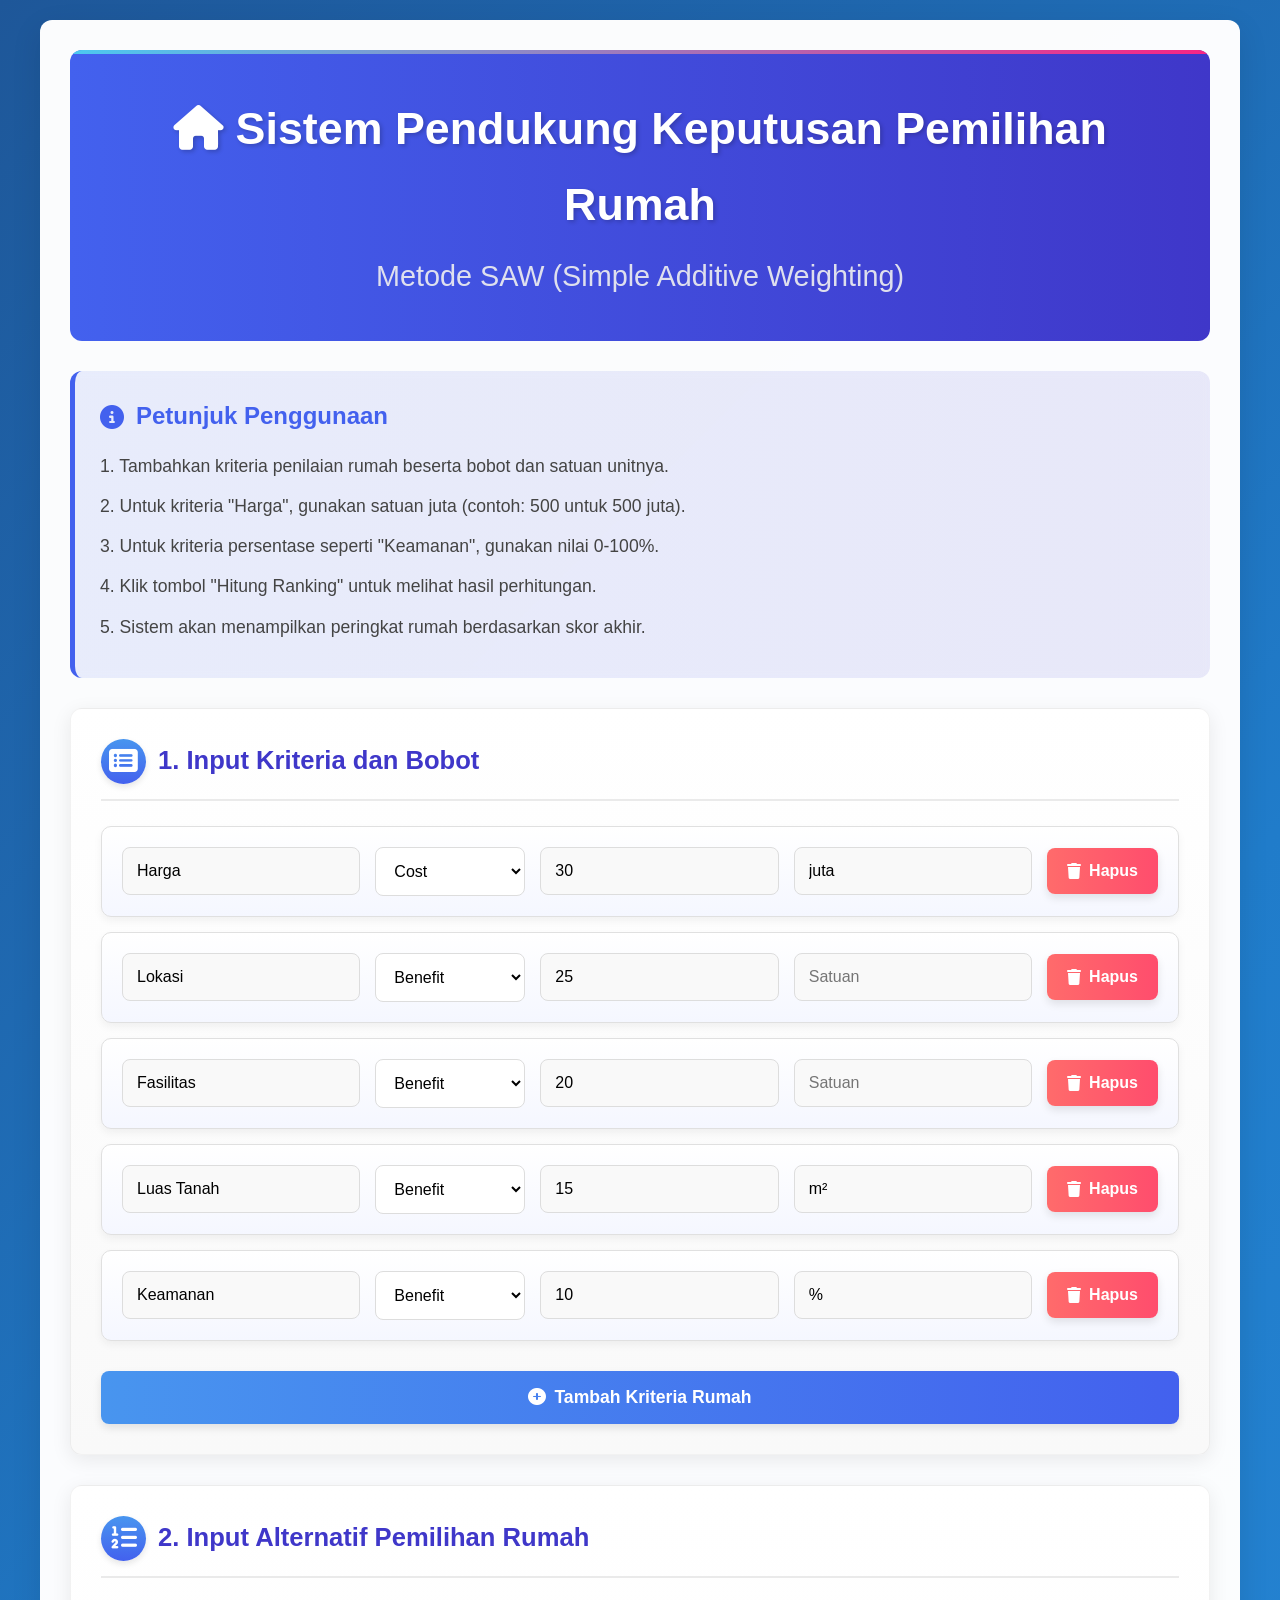
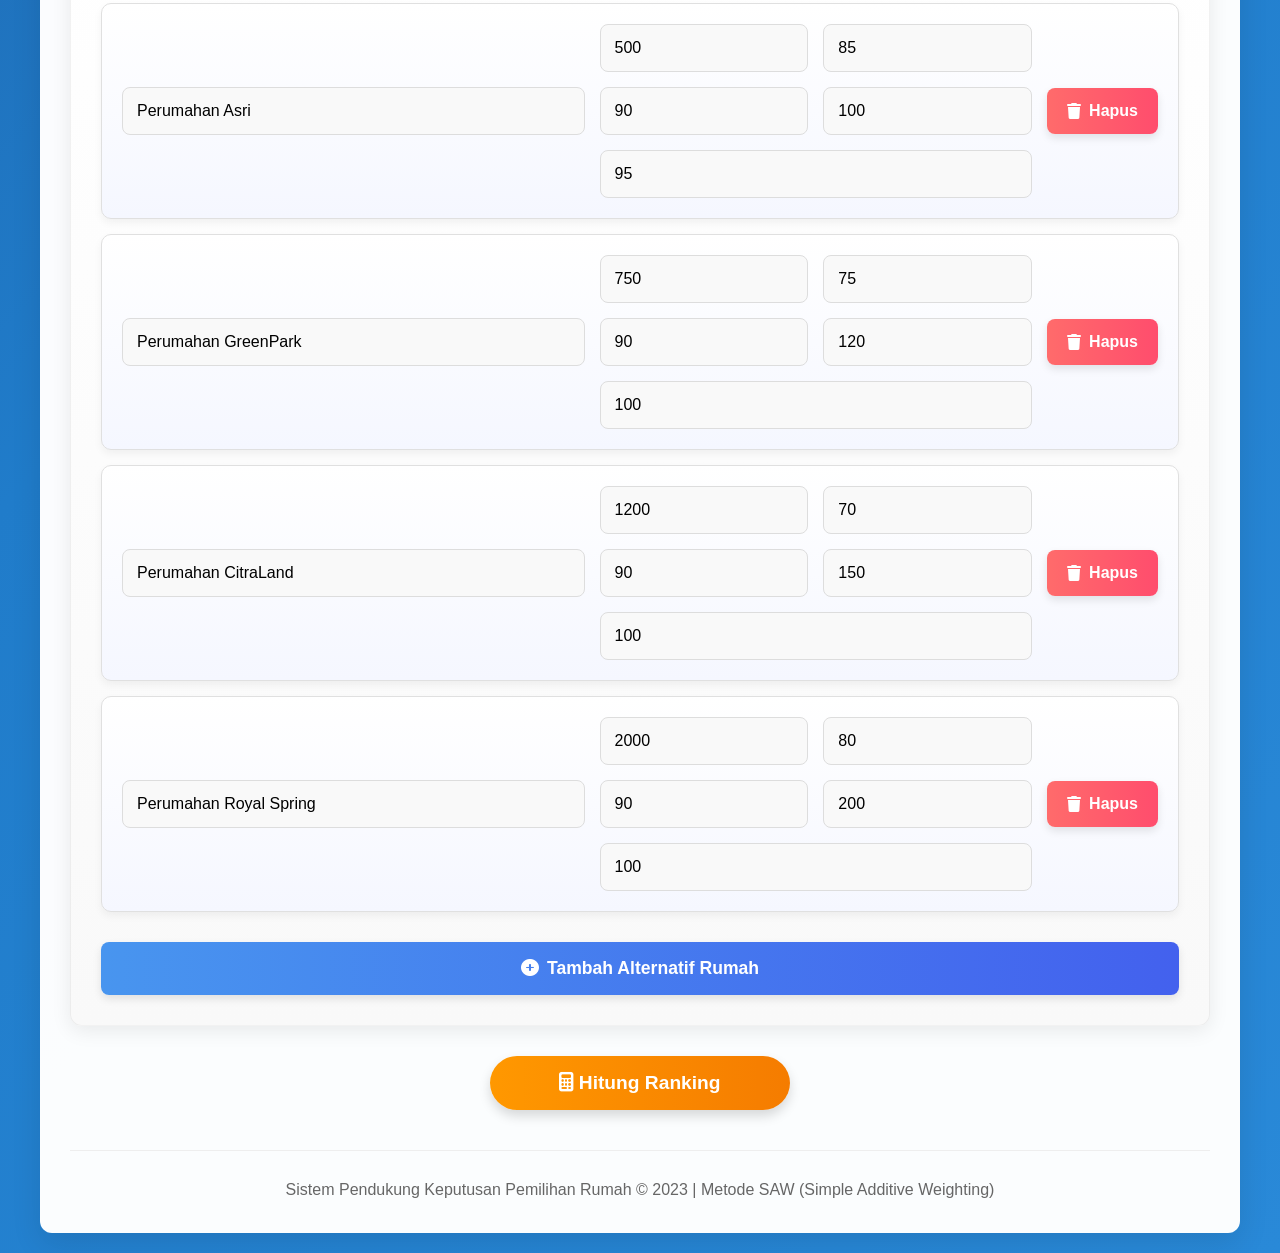
==== index.html @ 92a44fb2 "Add files via upload" ====
<!DOCTYPE html>
<html lang="id">
<head>
    <meta charset="UTF-8">
    <meta name="viewport" content="width=device-width, initial-scale=1.0">
    <title>Modern SAW Calculator - Pemilihan Rumah Terbaik</title>
    <link rel="stylesheet" href="https://cdnjs.cloudflare.com/ajax/libs/font-awesome/6.4.0/css/all.min.css">
    <style>
        :root {
            --primary: #4361ee;
            --secondary: #3f37c9;
            --accent: #4895ef;
            --success: #4caf50;
            --warning: #f44336;
            --light: #f8f9fa;
            --dark: #212529;
            --card-bg: rgba(255, 255, 255, 0.98);
            --card-shadow: 0 10px 30px rgba(0, 0, 0, 0.1);
            --transition: all 0.3s ease;
            --border-radius: 12px;
        }
        
        * {
            margin: 0;
            padding: 0;
            box-sizing: border-box;
            font-family: 'Segoe UI', Tahoma, Geneva, Verdana, sans-serif;
        }
        
        body {
            background: linear-gradient(135deg, #1e5799 0%, #207cca 51%, #2989d8 100%);
            color: var(--dark);
            line-height: 1.7;
            padding: 20px;
            min-height: 100vh;
        }
        
        .container {
            max-width: 1200px;
            margin: 0 auto;
            background-color: var(--card-bg);
            border-radius: var(--border-radius);
            box-shadow: var(--card-shadow);
            overflow: hidden;
            padding: 30px;
        }
        
        header {
            text-align: center;
            margin-bottom: 30px;
            padding: 40px 30px;
            background: linear-gradient(to right, var(--primary), var(--secondary));
            color: white;
            border-radius: var(--border-radius);
            position: relative;
            overflow: hidden;
        }
        
        header::before {
            content: "";
            position: absolute;
            top: 0;
            left: 0;
            right: 0;
            height: 4px;
            background: linear-gradient(to right, #4cc9f0, #f72585);
        }
        
        header h1 {
            font-size: 2.8rem;
            margin-bottom: 10px;
            font-weight: 700;
            text-shadow: 2px 2px 4px rgba(0, 0, 0, 0.2);
        }
        
        header h2 {
            font-size: 1.8rem;
            font-weight: 400;
            color: #f0f0f0;
            opacity: 0.9;
        }
        
        .description {
            background: linear-gradient(to right, rgba(67, 97, 238, 0.1), rgba(63, 55, 201, 0.1));
            padding: 25px;
            border-radius: var(--border-radius);
            margin-bottom: 30px;
            border-left: 5px solid var(--primary);
            backdrop-filter: blur(5px);
        }
        
        .description h3 {
            color: var(--primary);
            margin-bottom: 15px;
            display: flex;
            align-items: center;
            gap: 12px;
            font-size: 1.5rem;
        }
        
        .description p {
            margin-bottom: 12px;
            font-size: 1.1rem;
            color: #444;
            line-height: 1.6;
        }
        
        .input-section {
            background: linear-gradient(to bottom, #ffffff, #f9f9f9);
            padding: 30px;
            border-radius: var(--border-radius);
            margin-bottom: 30px;
            box-shadow: 0 5px 20px rgba(0, 0, 0, 0.08);
            border: 1px solid rgba(0, 0, 0, 0.05);
        }
        
        .input-section h3 {
            color: var(--secondary);
            margin-bottom: 25px;
            padding-bottom: 15px;
            border-bottom: 2px solid #eaeaea;
            display: flex;
            align-items: center;
            gap: 12px;
            font-size: 1.6rem;
        }
        
        .criterion, .alternative {
            display: flex;
            flex-wrap: wrap;
            align-items: center;
            gap: 15px;
            margin-bottom: 15px;
            padding: 20px;
            background: linear-gradient(to bottom, #ffffff, #f5f7ff);
            border-radius: 10px;
            border: 1px solid #e0e0e0;
            transition: var(--transition);
            box-shadow: 0 4px 8px rgba(0, 0, 0, 0.05);
        }
        
        .criterion:hover, .alternative:hover {
            box-shadow: 0 8px 16px rgba(0, 0, 0, 0.1);
            transform: translateY(-3px);
            border-color: #bbdefb;
        }
        
        .criterion input, .alternative input {
            padding: 14px;
            border: 1px solid #ddd;
            border-radius: 8px;
            flex: 1;
            min-width: 150px;
            font-size: 16px;
            background-color: #f9f9f9;
            transition: var(--transition);
        }
        
        .criterion input:focus, .alternative input:focus {
            outline: none;
            border-color: var(--accent);
            box-shadow: 0 0 0 3px rgba(72, 149, 239, 0.2);
            background-color: white;
        }
        
        .criterion select {
            padding: 14px;
            border: 1px solid #ddd;
            border-radius: 8px;
            background-color: white;
            min-width: 150px;
            font-size: 16px;
            transition: var(--transition);
        }
        
        .criterion select:focus {
            border-color: var(--accent);
            box-shadow: 0 0 0 3px rgba(72, 149, 239, 0.2);
        }
        
        button {
            padding: 14px 20px;
            color: white;
            border: none;
            border-radius: 8px;
            cursor: pointer;
            transition: var(--transition);
            font-size: 16px;
            font-weight: 600;
            display: inline-flex;
            align-items: center;
            gap: 8px;
            box-shadow: 0 4px 8px rgba(0, 0, 0, 0.1);
        }
        
        button:hover {
            transform: translateY(-3px);
            box-shadow: 0 6px 12px rgba(0, 0, 0, 0.15);
        }
        
        .remove-criterion, .remove-alternative {
            background: linear-gradient(to right, #ff6b6b, #ff4d6d);
            padding: 14px 20px;
        }
        
        .remove-criterion:hover, .remove-alternative:hover {
            background: linear-gradient(to right, #ff5c8a, #ff4d6d);
        }
        
        #add-criterion, #add-alternative {
            background: linear-gradient(to right, var(--accent), var(--primary));
            margin-top: 15px;
            width: 100%;
            justify-content: center;
            padding: 16px;
            font-size: 1.1rem;
        }
        
        #add-criterion:hover, #add-alternative:hover {
            background: linear-gradient(to right, #3a86ff, #4361ee);
        }
        
        .alternative-values {
            display: flex;
            flex-wrap: wrap;
            gap: 15px;
            flex: 1;
        }
        
        .alternative-value {
            flex: 1;
            min-width: 120px;
        }
        
        #calculate-btn {
            background: linear-gradient(to right, #ff9800, #f57c00);
            padding: 16px 30px;
            font-size: 1.2rem;
            margin: 30px auto;
            display: block;
            width: 300px;
            justify-content: center;
            border-radius: 50px;
            box-shadow: 0 6px 12px rgba(0, 0, 0, 0.15);
        }
        
        #calculate-btn:hover {
            background: linear-gradient(to right, #f57c00, #ef6c00);
            transform: translateY(-3px);
            box-shadow: 0 8px 16px rgba(0, 0, 0, 0.2);
        }
        
        .results-section {
            margin-top: 30px;
            background: linear-gradient(to bottom, #ffffff, #f5f7ff);
            padding: 30px;
            border-radius: var(--border-radius);
            box-shadow: 0 5px 20px rgba(0, 0, 0, 0.08);
            border: 1px solid rgba(0, 0, 0, 0.05);
            display: none;
        }
        
        .results-section h3 {
            color: var(--secondary);
            margin-bottom: 25px;
            padding-bottom: 15px;
            border-bottom: 2px solid #eaeaea;
            font-size: 1.8rem;
            display: flex;
            align-items: center;
            gap: 10px;
        }
        
        .results-section h4 {
            color: var(--primary);
            margin: 30px 0 20px;
            padding-bottom: 10px;
            border-bottom: 1px dashed #bbdefb;
            font-size: 1.4rem;
            display: flex;
            align-items: center;
            gap: 10px;
        }
        
        table {
            width: 100%;
            border-collapse: collapse;
            margin-top: 20px;
            margin-bottom: 30px;
            box-shadow: 0 2px 10px rgba(0, 0, 0, 0.05);
            border-radius: 10px;
            overflow: hidden;
        }
        
        th, td {
            padding: 16px;
            text-align: center;
            border: 1px solid #e0e0e0;
        }
        
        th {
            background: linear-gradient(to bottom, var(--primary), var(--secondary));
            color: white;
            font-weight: 500;
            position: sticky;
            top: 0;
            font-size: 1.1rem;
        }
        
        tr:nth-child(even) {
            background-color: #f9f9f9;
        }
        
        tr:hover {
            background-color: #eef7ff;
        }
        
        .rank-1 {
            background: linear-gradient(to right, #e8f5e9, #d8f3dc) !important;
            font-weight: bold;
            color: #2e7d32;
            position: relative;
        }
        
        .rank-1::after {
            content: "🏆";
            position: absolute;
            left: 10px;
            top: 50%;
            transform: translateY(-50%);
        }
        
        .final-score {
            font-weight: bold;
            color: var(--secondary);
            font-size: 1.1rem;
        }
        
        .highlight {
            background: linear-gradient(to right, #f0f7ff, #d1e3ff);
            padding: 5px 12px;
            border-radius: 20px;
            font-weight: bold;
            color: var(--secondary);
            display: inline-block;
        }
        
        .unit-hint {
            font-size: 0.9em;
            color: #757575;
            font-weight: normal;
            display: block;
            margin-top: 3px;
        }
        
        .recommendation {
            background: linear-gradient(to right, #e8f5e9, #d8f3dc);
            padding: 30px;
            border-radius: var(--border-radius);
            margin-top: 30px;
            border-left: 5px solid var(--success);
            text-align: center;
            position: relative;
            overflow: hidden;
        }
        
        .recommendation::before {
            content: "";
            position: absolute;
            top: 0;
            left: 0;
            right: 0;
            height: 4px;
            background: linear-gradient(to right, var(--success), #4cc9f0);
        }
        
        .recommendation h4 {
            color: #2e7d32;
            font-size: 1.6rem;
            margin-bottom: 20px;
        }
        
        .best-alternative {
            font-size: 1.8rem;
            color: var(--secondary);
            font-weight: bold;
            margin: 15px 0;
            text-shadow: 1px 1px 3px rgba(0, 0, 0, 0.1);
        }
        
        .footer {
            text-align: center;
            margin-top: 40px;
            padding-top: 25px;
            color: #666;
            font-size: 1rem;
            border-top: 1px solid #eee;
        }
        
        .section-title {
            display: flex;
            align-items: center;
            gap: 12px;
            padding-bottom: 15px;
            margin-bottom: 25px;
            border-bottom: 2px solid #eaeaea;
            color: var(--secondary);
            font-size: 1.6rem;
        }
        
        .section-title i {
            background: linear-gradient(to bottom, var(--accent), var(--primary));
            width: 45px;
            height: 45px;
            border-radius: 50%;
            display: flex;
            align-items: center;
            justify-content: center;
            color: white;
            box-shadow: 0 3px 6px rgba(0, 0, 0, 0.1);
        }
        
        /* Responsive design */
        @media (max-width: 768px) {
            .criterion, .alternative {
                flex-direction: column;
                align-items: stretch;
            }
            
            .criterion > *, .alternative > * {
                width: 100%;
            }
            
            .alternative-values {
                flex-direction: column;
            }
            
            table {
                display: block;
                overflow-x: auto;
            }
            
            header h1 {
                font-size: 2.2rem;
            }
            
            header h2 {
                font-size: 1.4rem;
            }
            
            #calculate-btn {
                width: 100%;
                max-width: 300px;
            }
        }
    </style>
</head>
<body>
    <div class="container">
        <header>
            <h1><i class="fas fa-home"></i> Sistem Pendukung Keputusan Pemilihan Rumah</h1>
            <h2>Metode SAW (Simple Additive Weighting)</h2>
        </header>

        <div class="description">
            <h3><i class="fas fa-info-circle"></i> Petunjuk Penggunaan</h3>
            <p>1. Tambahkan kriteria penilaian rumah beserta bobot dan satuan unitnya.</p>
            <p>2. Untuk kriteria "Harga", gunakan satuan juta (contoh: 500 untuk 500 juta).</p>
            <p>3. Untuk kriteria persentase seperti "Keamanan", gunakan nilai 0-100%.</p>
            <p>4. Klik tombol "Hitung Ranking" untuk melihat hasil perhitungan.</p>
            <p>5. Sistem akan menampilkan peringkat rumah berdasarkan skor akhir.</p>
        </div>

        <div class="input-section">
            <h3 class="section-title"><i class="fas fa-list-alt"></i> 1. Input Kriteria dan Bobot</h3>
            <div id="criteria-container">
                <div class="criterion">
                    <input type="text" placeholder="Nama Kriteria" class="criterion-name" value="Harga" />
                    <select class="criterion-type">
                        <option value="cost" selected>Cost</option>
                        <option value="benefit">Benefit</option>
                    </select>
                    <input type="number" placeholder="Bobot (1-100)" class="criterion-weight" min="1" max="100" value="30" />
                    <input type="text" placeholder="Satuan" class="criterion-unit" value="juta" />
                    <button class="remove-criterion"><i class="fas fa-trash"></i> Hapus</button>
                </div>
                <div class="criterion">
                    <input type="text" placeholder="Nama Kriteria" class="criterion-name" value="Lokasi" />
                    <select class="criterion-type">
                        <option value="cost">Cost</option>
                        <option value="benefit" selected>Benefit</option>
                    </select>
                    <input type="number" placeholder="Bobot (1-100)" class="criterion-weight" min="1" max="100" value="25" />
                    <input type="text" placeholder="Satuan" class="criterion-unit" value="" />
                    <button class="remove-criterion"><i class="fas fa-trash"></i> Hapus</button>
                </div>
                <div class="criterion">
                    <input type="text" placeholder="Nama Kriteria" class="criterion-name" value="Fasilitas" />
                    <select class="criterion-type">
                        <option value="cost">Cost</option>
                        <option value="benefit" selected>Benefit</option>
                    </select>
                    <input type="number" placeholder="Bobot (1-100)" class="criterion-weight" min="1" max="100" value="20" />
                    <input type="text" placeholder="Satuan" class="criterion-unit" value="" />
                    <button class="remove-criterion"><i class="fas fa-trash"></i> Hapus</button>
                </div>
                <div class="criterion">
                    <input type="text" placeholder="Nama Kriteria" class="criterion-name" value="Luas Tanah" />
                    <select class="criterion-type">
                        <option value="cost">Cost</option>
                        <option value="benefit" selected>Benefit</option>
                    </select>
                    <input type="number" placeholder="Bobot (1-100)" class="criterion-weight" min="1" max="100" value="15" />
                    <input type="text" placeholder="Satuan" class="criterion-unit" value="m²" />
                    <button class="remove-criterion"><i class="fas fa-trash"></i> Hapus</button>
                </div>
                <div class="criterion">
                    <input type="text" placeholder="Nama Kriteria" class="criterion-name" value="Keamanan" />
                    <select class="criterion-type">
                        <option value="cost">Cost</option>
                        <option value="benefit" selected>Benefit</option>
                    </select>
                    <input type="number" placeholder="Bobot (1-100)" class="criterion-weight" min="1" max="100" value="10" />
                    <input type="text" placeholder="Satuan" class="criterion-unit" value="%" />
                    <button class="remove-criterion"><i class="fas fa-trash"></i> Hapus</button>
                </div>
            </div>
            <button id="add-criterion"><i class="fas fa-plus-circle"></i> Tambah Kriteria Rumah</button>
        </div>

        <div class="input-section">
            <h3 class="section-title"><i class="fas fa-list-ol"></i> 2. Input Alternatif Pemilihan Rumah</h3>
            <div id="alternatives-container">
                <div class="alternative">
                    <input type="text" placeholder="Nama Rumah" class="alternative-name" value="Perumahan Asri" />
                    <div class="alternative-values">
                        <input type="number" placeholder="Harga (juta)" class="alternative-value" value="500" />
                        <input type="number" placeholder="Lokasi" class="alternative-value" value="85" />
                        <input type="number" placeholder="Fasilitas" class="alternative-value" value="90" />
                        <input type="number" placeholder="Luas Tanah (m²)" class="alternative-value" value="100" />
                        <input type="number" placeholder="Keamanan (%)" class="alternative-value" value="95" />
                    </div>
                    <button class="remove-alternative"><i class="fas fa-trash"></i> Hapus</button>
                </div>
                <div class="alternative">
                    <input type="text" placeholder="Nama Rumah" class="alternative-name" value="Perumahan GreenPark" />
                    <div class="alternative-values">
                        <input type="number" placeholder="Harga (juta)" class="alternative-value" value="750" />
                        <input type="number" placeholder="Lokasi" class="alternative-value" value="75" />
                        <input type="number" placeholder="Fasilitas" class="alternative-value" value="90" />
                        <input type="number" placeholder="Luas Tanah (m²)" class="alternative-value" value="120" />
                        <input type="number" placeholder="Keamanan (%)" class="alternative-value" value="100" />
                    </div>
                    <button class="remove-alternative"><i class="fas fa-trash"></i> Hapus</button>
                </div>
                <div class="alternative">
                    <input type="text" placeholder="Nama Rumah" class="alternative-name" value="Perumahan CitraLand" />
                    <div class="alternative-values">
                        <input type="number" placeholder="Harga (juta)" class="alternative-value" value="1200" />
                        <input type="number" placeholder="Lokasi" class="alternative-value" value="70" />
                        <input type="number" placeholder="Fasilitas" class="alternative-value" value="90" />
                        <input type="number" placeholder="Luas Tanah (m²)" class="alternative-value" value="150" />
                        <input type="number" placeholder="Keamanan (%)" class="alternative-value" value="100" />
                    </div>
                    <button class="remove-alternative"><i class="fas fa-trash"></i> Hapus</button>
                </div>
                <div class="alternative">
                    <input type="text" placeholder="Nama Rumah" class="alternative-name" value="Perumahan Royal Spring" />
                    <div class="alternative-values">
                        <input type="number" placeholder="Harga (juta)" class="alternative-value" value="2000" />
                        <input type="number" placeholder="Lokasi" class="alternative-value" value="80" />
                        <input type="number" placeholder="Fasilitas" class="alternative-value" value="90" />
                        <input type="number" placeholder="Luas Tanah (m²)" class="alternative-value" value="200" />
                        <input type="number" placeholder="Keamanan (%)" class="alternative-value" value="100" />
                    </div>
                    <button class="remove-alternative"><i class="fas fa-trash"></i> Hapus</button>
                </div>
            </div>
            <button id="add-alternative"><i class="fas fa-plus-circle"></i> Tambah Alternatif Rumah</button>
        </div>

        <button id="calculate-btn"><i class="fas fa-calculator"></i> Hitung Ranking</button>

        <div id="results" class="results-section">
            <h3><i class="fas fa-chart-bar"></i> Hasil Perhitungan</h3>
            <div id="normalization-matrix"></div>
            <div id="weighted-matrix"></div>
            <div id="final-results"></div>

            <div class="recommendation" id="recommendation">
                <h4><i class="fas fa-trophy"></i> Rekomendasi Terbaik</h4>
                <p>Berdasarkan perhitungan dengan metode SAW, rumah terbaik untuk Anda adalah:</p>
                <p class="best-alternative" id="best-alternative">Perumahan Asri</p>
                <p>dengan skor akhir <span class="highlight" id="best-score">0.7500</span></p>
            </div>
        </div>

        <div class="footer">
            <p>Sistem Pendukung Keputusan Pemilihan Rumah &copy; 2023 | Metode SAW (Simple Additive Weighting)</p>
        </div>
    </div>

    <script>
        document.addEventListener('DOMContentLoaded', function () {
            // Elemen DOM
            const criteriaContainer = document.getElementById('criteria-container');
            const alternativesContainer = document.getElementById('alternatives-container');
            const addCriterionBtn = document.getElementById('add-criterion');
            const addAlternativeBtn = document.getElementById('add-alternative');
            const calculateBtn = document.getElementById('calculate-btn');
            const resultsSection = document.getElementById('results');
            const normalizationMatrix = document.getElementById('normalization-matrix');
            const weightedMatrix = document.getElementById('weighted-matrix');
            const finalResults = document.getElementById('final-results');
            const bestAlternativeEl = document.getElementById('best-alternative');
            const bestScoreEl = document.getElementById('best-score');
            const recommendationEl = document.getElementById('recommendation');

            // Event Listeners
            addCriterionBtn.addEventListener('click', addCriterion);
            addAlternativeBtn.addEventListener('click', addAlternative);
            calculateBtn.addEventListener('click', calculateSAW);

            // Inisialisasi
            init();

            function init() {
                // Tambahkan event listeners untuk menghapus kriteria dan alternatif
                document.querySelectorAll('.remove-criterion').forEach((button) => {
                    button.addEventListener('click', function () {
                        this.closest('.criterion').remove();
                        updateAlternativeValueInputs();
                    });
                });

                document.querySelectorAll('.remove-alternative').forEach((button) => {
                    button.addEventListener('click', function () {
                        this.closest('.alternative').remove();
                    });
                });

                // Update placeholder untuk input nilai
                updateAlternativeValueInputs();
            }

            // Fungsi tambah kriteria
            function addCriterion() {
                const criterionDiv = document.createElement('div');
                criterionDiv.className = 'criterion';
                criterionDiv.innerHTML = `
                    <input type="text" placeholder="Nama Kriteria" class="criterion-name">
                    <select class="criterion-type">
                        <option value="benefit">Benefit</option>
                        <option value="cost" selected>Cost</option>
                    </select>
                    <input type="number" placeholder="Bobot (1-100)" class="criterion-weight" min="1" max="100" value="10">
                    <input type="text" placeholder="Satuan" class="criterion-unit">
                    <button class="remove-criterion"><i class="fas fa-trash"></i> Hapus</button>
                `;
                criteriaContainer.appendChild(criterionDiv);

                criterionDiv.querySelector('.remove-criterion').addEventListener('click', function () {
                    criteriaContainer.removeChild(criterionDiv);
                    updateAlternativeValueInputs();
                });

                updateAlternativeValueInputs();
            }

            // Fungsi tambah alternatif
            function addAlternative() {
                const alternativeDiv = document.createElement('div');
                alternativeDiv.className = 'alternative';

                const nameInput = document.createElement('input');
                nameInput.type = 'text';
                nameInput.placeholder = 'Nama Perumahan';
                nameInput.className = 'alternative-name';

                const valuesDiv = document.createElement('div');
                valuesDiv.className = 'alternative-values';

                const criterionDivs = criteriaContainer.querySelectorAll('.criterion');
                criterionDivs.forEach((criterion, index) => {
                    const criterionName = criterion.querySelector('.criterion-name').value;
                    const unit = criterion.querySelector('.criterion-unit').value || '';

                    const valueInput = document.createElement('input');
                    valueInput.type = 'number';

                    // Tentukan placeholder berdasarkan nama kriteria dan satuan
                    if (unit) {
                        valueInput.placeholder = `${criterionName} (${unit})`;
                    } else {
                        valueInput.placeholder = criterionName;
                    }

                    valueInput.className = 'alternative-value';
                    valueInput.dataset.criterionIndex = index;
                    valuesDiv.appendChild(valueInput);
                });

                const removeBtn = document.createElement('button');
                removeBtn.className = 'remove-alternative';
                removeBtn.innerHTML = '<i class="fas fa-trash"></i> Hapus';

                alternativeDiv.appendChild(nameInput);
                alternativeDiv.appendChild(valuesDiv);
                alternativeDiv.appendChild(removeBtn);

                alternativesContainer.appendChild(alternativeDiv);

                removeBtn.addEventListener('click', function () {
                    alternativesContainer.removeChild(alternativeDiv);
                });
            }

            // Update input nilai alternatif
            function updateAlternativeValueInputs() {
                const alternativeDivs = alternativesContainer.querySelectorAll('.alternative');
                const criterionDivs = criteriaContainer.querySelectorAll('.criterion');

                alternativeDivs.forEach((alternativeDiv) => {
                    const valuesDiv = alternativeDiv.querySelector('.alternative-values');
                    const currentValues = [];

                    // Simpan nilai yang sudah ada
                    const existingInputs = valuesDiv.querySelectorAll('.alternative-value');
                    existingInputs.forEach((input) => {
                        currentValues.push({
                            value: input.value,
                            placeholder: input.placeholder,
                        });
                    });

                    valuesDiv.innerHTML = '';

                    criterionDivs.forEach((criterion, index) => {
                        const criterionName = criterion.querySelector('.criterion-name').value;
                        const unit = criterion.querySelector('.criterion-unit').value || '';

                        const valueInput = document.createElement('input');
                        valueInput.type = 'number';

                        // Tentukan placeholder berdasarkan nama kriteria dan satuan
                        if (unit) {
                            valueInput.placeholder = `${criterionName} (${unit})`;
                        } else {
                            valueInput.placeholder = criterionName;
                        }

                        valueInput.className = 'alternative-value';
                        valueInput.dataset.criterionIndex = index;

                        // Pertahankan nilai yang sudah ada jika masih sesuai
                        if (currentValues[index] !== undefined) {
                            valueInput.value = currentValues[index].value;
                        }

                        valuesDiv.appendChild(valueInput);
                    });
                });
            }

            // Fungsi utama SAW
            function calculateSAW() {
                // Ambil data kriteria dari form
                const criteria = [];
                const criterionDivs = criteriaContainer.querySelectorAll('.criterion');

                criterionDivs.forEach((criterionDiv, index) => {
                    const name = criterionDiv.querySelector('.criterion-name').value || `Kriteria ${index + 1}`;
                    const type = criterionDiv.querySelector('.criterion-type').value;
                    const weight = parseFloat(criterionDiv.querySelector('.criterion-weight').value) || 1;
                    const unit = criterionDiv.querySelector('.criterion-unit').value || '';

                    criteria.push({
                        name,
                        type,
                        weight,
                        unit,
                        normalizedWeight: 0,
                    });
                });

                // Normalisasi bobot
                const totalWeight = criteria.reduce((sum, criterion) => sum + criterion.weight, 0);
                criteria.forEach((criterion) => {
                    criterion.normalizedWeight = criterion.weight / totalWeight;
                });

                // Ambil data alternatif dari form
                const alternatives = [];
                const alternativeDivs = alternativesContainer.querySelectorAll('.alternative');

                alternativeDivs.forEach((alternativeDiv, altIndex) => {
                    const name = alternativeDiv.querySelector('.alternative-name').value || `Alternatif ${altIndex + 1}`;
                    const values = [];

                    const valueInputs = alternativeDiv.querySelectorAll('.alternative-value');
                    valueInputs.forEach((input, critIndex) => {
                        let value = parseFloat(input.value) || 0;

                        // Konversi ke satuan yang sesuai jika kriteria adalah harga
                        if (criteria[critIndex]?.unit === 'juta') {
                            value = value * 1000000; // Konversi juta ke rupiah
                        }

                        values.push(value);
                    });

                    alternatives.push({
                        name,
                        values,
                        normalizedValues: [],
                        weightedValues: [],
                        finalScore: 0,
                        rank: 0,
                    });
                });

                // 1. Normalisasi matriks
                const normalizedMatrix = normalizeMatrix(alternatives, criteria);

                // 2. Hitung matriks terbobot
                const weightedMatrix = calculateWeightedMatrix(normalizedMatrix, criteria);

                // 3. Hitung skor akhir
                calculateFinalScores(alternatives, criteria);

                // 4. Ranking
                rankAlternatives(alternatives);

                // Tampilkan hasil
                displayResults(normalizedMatrix, weightedMatrix, alternatives, criteria);
                resultsSection.style.display = 'block';

                // Tampilkan rekomendasi terbaik
                if (alternatives.length > 0) {
                    bestAlternativeEl.textContent = alternatives[0].name;
                    bestScoreEl.textContent = alternatives[0].finalScore.toFixed(4);
                    recommendationEl.style.display = 'block';
                }
            }

            // Normalisasi matriks
            function normalizeMatrix(alternatives, criteria) {
                const maxValues = [];
                const minValues = [];

                criteria.forEach((criterion, critIndex) => {
                    const values = alternatives.map((alt) => alt.values[critIndex]);
                    maxValues.push(Math.max(...values));
                    minValues.push(Math.min(...values));
                });

                alternatives.forEach((alternative) => {
                    alternative.normalizedValues = [];

                    criteria.forEach((criterion, critIndex) => {
                        const value = alternative.values[critIndex];
                        let normalizedValue;

                        if (criterion.type === 'benefit') {
                            normalizedValue = value / maxValues[critIndex];
                        } else {
                            normalizedValue = minValues[critIndex] / value;
                        }

                        if (isNaN(normalizedValue)) normalizedValue = 0;
                        if (!isFinite(normalizedValue)) normalizedValue = 0;

                        alternative.normalizedValues.push(normalizedValue);
                    });
                });

                return { alternatives, maxValues, minValues };
            }

            // Matriks terbobot
            function calculateWeightedMatrix(normalizedMatrix, criteria) {
                normalizedMatrix.alternatives.forEach((alternative) => {
                    alternative.weightedValues = [];

                    criteria.forEach((criterion, critIndex) => {
                        const weightedValue = alternative.normalizedValues[critIndex] * criterion.normalizedWeight;
                        alternative.weightedValues.push(weightedValue);
                    });
                });

                return normalizedMatrix;
            }

            // Skor akhir
            function calculateFinalScores(alternatives, criteria) {
                alternatives.forEach((alternative) => {
                    alternative.finalScore = alternative.weightedValues.reduce((sum, value) => sum + value, 0);
                });
            }

            // Ranking
            function rankAlternatives(alternatives) {
                alternatives.sort((a, b) => b.finalScore - a.finalScore);
                alternatives.forEach((alternative, index) => {
                    alternative.rank = index + 1;
                });
            }

            // Tampilkan hasil
            function displayResults(normalizedMatrix, weightedMatrix, alternatives, criteria) {
                normalizationMatrix.innerHTML = `
                    <h4><i class="fas fa-table"></i> Matriks Normalisasi</h4>
                    ${createMatrixTable(normalizedMatrix.alternatives, criteria, 'normalizedValues', 'Perumahan')}
                `;

                weightedMatrix.innerHTML = `
                    <h4><i class="fas fa-calculator"></i> Matriks Terbobot</h4>
                    ${createMatrixTable(weightedMatrix.alternatives, criteria, 'weightedValues', 'Perumahan')}
                `;

                finalResults.innerHTML = `
                    <h4><i class="fas fa-trophy"></i> Hasil Akhir Ranking</h4>
                    ${createResultsTable(alternatives)}
                `;
            }

            // Buat tabel matriks (DENGAN PERBAIKAN UNTUK PERSENTASE)
            function createMatrixTable(items, criteriaArray, valueType, rowHeader) {
                if (criteriaArray.length === 0 || items.length === 0) return '<p>Tidak ada data</p>';

                let html = '<table><tr><th>' + rowHeader + '</th>';

                criteriaArray.forEach((criterion) => {
                    let displayName = criterion.name;

                    // Tambahkan satuan untuk kriteria tertentu
                    if (criterion.unit) {
                        displayName += ` (${criterion.unit})`;
                    }

                    html += `<th>${displayName}<br>(${criterion.type === 'benefit' ? 'Benefit' : 'Cost'})</th>`;
                });

                html += '</tr>';

                items.forEach((item) => {
                    html += `<tr><td>${item.name}</td>`;

                    item[valueType].forEach((value, index) => {
                        const criterion = criteriaArray[index];
                        let displayValue;

                        // PERBAIKAN: Format khusus untuk nilai persentase
                        if (criterion.unit === '%') {
                            // Untuk persentase, gunakan 2 digit di belakang koma
                            displayValue = (value * 100).toFixed(2) + '%';
                        } else {
                            // Untuk nilai lainnya, gunakan 4 digit di belakang koma
                            displayValue = value.toFixed(4);
                        }

                        html += `<td>${displayValue}</td>`;
                    });

                    html += '</tr>';
                });

                html += '</table>';
                return html;
            }

            // Buat tabel hasil
            function createResultsTable(alternatives) {
                if (alternatives.length === 0) return '<p>Tidak ada data</p>';

                let html = `
                    <table>
                        <tr>
                            <th>Peringkat</th>
                            <th>Perumahan</th>
                            <th>Skor Akhir</th>
                        </tr>
                `;

                alternatives.forEach((alternative, index) => {
                    const rowClass = index === 0 ? 'rank-1' : '';
                    html += `
                        <tr class="${rowClass}">
                            <td>${alternative.rank}</td>
                            <td>${alternative.name}</td>
                            <td class="final-score">${alternative.finalScore.toFixed(4)}</td>
                        </tr>
                    `;
                });

                html += '</table>';
                return html;
            }
        });
    </script>
</body>
</html>
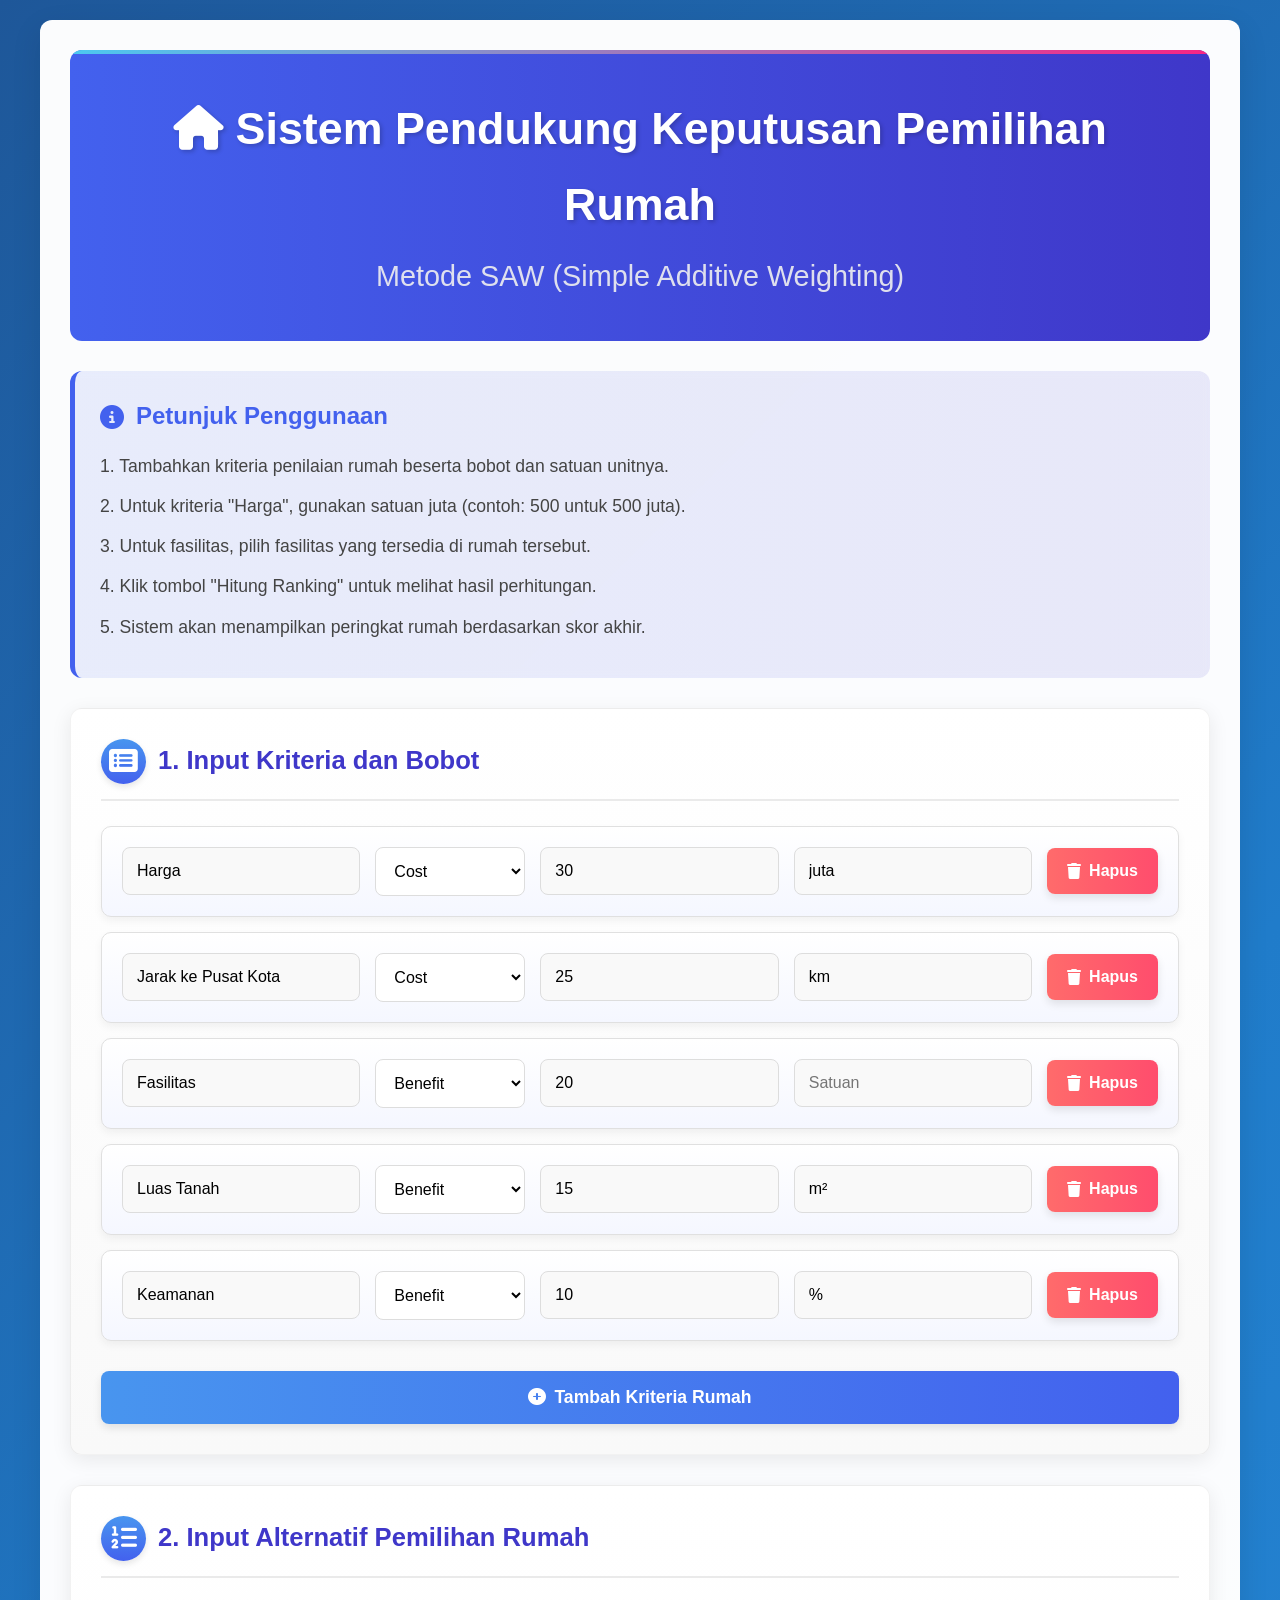
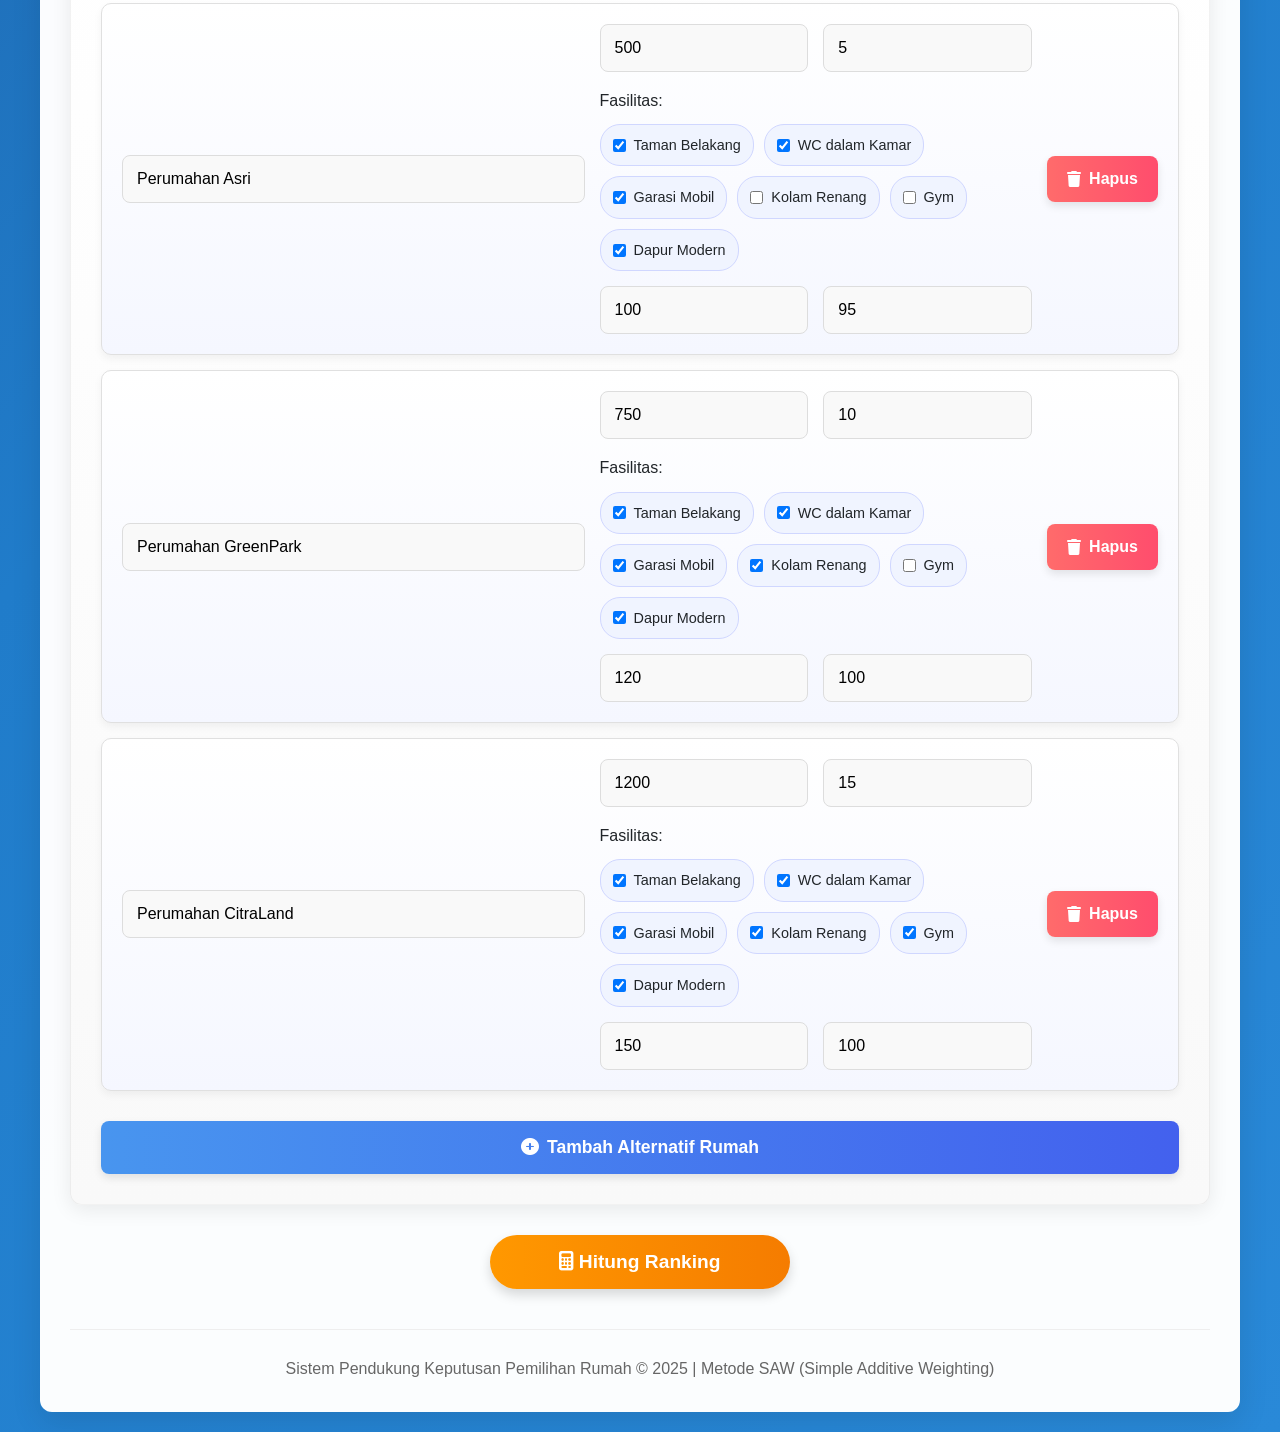
==== commit becfcb37: "first commit" ====
--- a/index.html
+++ b/index.html
@@ -1,1002 +1,1219 @@
-<!DOCTYPE html>
-<html lang="id">
-<head>
-    <meta charset="UTF-8">
-    <meta name="viewport" content="width=device-width, initial-scale=1.0">
-    <title>Modern SAW Calculator - Pemilihan Rumah Terbaik</title>
-    <link rel="stylesheet" href="https://cdnjs.cloudflare.com/ajax/libs/font-awesome/6.4.0/css/all.min.css">
-    <style>
-        :root {
-            --primary: #4361ee;
-            --secondary: #3f37c9;
-            --accent: #4895ef;
-            --success: #4caf50;
-            --warning: #f44336;
-            --light: #f8f9fa;
-            --dark: #212529;
-            --card-bg: rgba(255, 255, 255, 0.98);
-            --card-shadow: 0 10px 30px rgba(0, 0, 0, 0.1);
-            --transition: all 0.3s ease;
-            --border-radius: 12px;
-        }
-        
-        * {
-            margin: 0;
-            padding: 0;
-            box-sizing: border-box;
-            font-family: 'Segoe UI', Tahoma, Geneva, Verdana, sans-serif;
-        }
-        
-        body {
-            background: linear-gradient(135deg, #1e5799 0%, #207cca 51%, #2989d8 100%);
-            color: var(--dark);
-            line-height: 1.7;
-            padding: 20px;
-            min-height: 100vh;
-        }
-        
-        .container {
-            max-width: 1200px;
-            margin: 0 auto;
-            background-color: var(--card-bg);
-            border-radius: var(--border-radius);
-            box-shadow: var(--card-shadow);
-            overflow: hidden;
-            padding: 30px;
-        }
-        
-        header {
-            text-align: center;
-            margin-bottom: 30px;
-            padding: 40px 30px;
-            background: linear-gradient(to right, var(--primary), var(--secondary));
-            color: white;
-            border-radius: var(--border-radius);
-            position: relative;
-            overflow: hidden;
-        }
-        
-        header::before {
-            content: "";
-            position: absolute;
-            top: 0;
-            left: 0;
-            right: 0;
-            height: 4px;
-            background: linear-gradient(to right, #4cc9f0, #f72585);
-        }
-        
-        header h1 {
-            font-size: 2.8rem;
-            margin-bottom: 10px;
-            font-weight: 700;
-            text-shadow: 2px 2px 4px rgba(0, 0, 0, 0.2);
-        }
-        
-        header h2 {
-            font-size: 1.8rem;
-            font-weight: 400;
-            color: #f0f0f0;
-            opacity: 0.9;
-        }
-        
-        .description {
-            background: linear-gradient(to right, rgba(67, 97, 238, 0.1), rgba(63, 55, 201, 0.1));
-            padding: 25px;
-            border-radius: var(--border-radius);
-            margin-bottom: 30px;
-            border-left: 5px solid var(--primary);
-            backdrop-filter: blur(5px);
-        }
-        
-        .description h3 {
-            color: var(--primary);
-            margin-bottom: 15px;
-            display: flex;
-            align-items: center;
-            gap: 12px;
-            font-size: 1.5rem;
-        }
-        
-        .description p {
-            margin-bottom: 12px;
-            font-size: 1.1rem;
-            color: #444;
-            line-height: 1.6;
-        }
-        
-        .input-section {
-            background: linear-gradient(to bottom, #ffffff, #f9f9f9);
-            padding: 30px;
-            border-radius: var(--border-radius);
-            margin-bottom: 30px;
-            box-shadow: 0 5px 20px rgba(0, 0, 0, 0.08);
-            border: 1px solid rgba(0, 0, 0, 0.05);
-        }
-        
-        .input-section h3 {
-            color: var(--secondary);
-            margin-bottom: 25px;
-            padding-bottom: 15px;
-            border-bottom: 2px solid #eaeaea;
-            display: flex;
-            align-items: center;
-            gap: 12px;
-            font-size: 1.6rem;
-        }
-        
-        .criterion, .alternative {
-            display: flex;
-            flex-wrap: wrap;
-            align-items: center;
-            gap: 15px;
-            margin-bottom: 15px;
-            padding: 20px;
-            background: linear-gradient(to bottom, #ffffff, #f5f7ff);
-            border-radius: 10px;
-            border: 1px solid #e0e0e0;
-            transition: var(--transition);
-            box-shadow: 0 4px 8px rgba(0, 0, 0, 0.05);
-        }
-        
-        .criterion:hover, .alternative:hover {
-            box-shadow: 0 8px 16px rgba(0, 0, 0, 0.1);
-            transform: translateY(-3px);
-            border-color: #bbdefb;
-        }
-        
-        .criterion input, .alternative input {
-            padding: 14px;
-            border: 1px solid #ddd;
-            border-radius: 8px;
-            flex: 1;
-            min-width: 150px;
-            font-size: 16px;
-            background-color: #f9f9f9;
-            transition: var(--transition);
-        }
-        
-        .criterion input:focus, .alternative input:focus {
-            outline: none;
-            border-color: var(--accent);
-            box-shadow: 0 0 0 3px rgba(72, 149, 239, 0.2);
-            background-color: white;
-        }
-        
-        .criterion select {
-            padding: 14px;
-            border: 1px solid #ddd;
-            border-radius: 8px;
-            background-color: white;
-            min-width: 150px;
-            font-size: 16px;
-            transition: var(--transition);
-        }
-        
-        .criterion select:focus {
-            border-color: var(--accent);
-            box-shadow: 0 0 0 3px rgba(72, 149, 239, 0.2);
-        }
-        
-        button {
-            padding: 14px 20px;
-            color: white;
-            border: none;
-            border-radius: 8px;
-            cursor: pointer;
-            transition: var(--transition);
-            font-size: 16px;
-            font-weight: 600;
-            display: inline-flex;
-            align-items: center;
-            gap: 8px;
-            box-shadow: 0 4px 8px rgba(0, 0, 0, 0.1);
-        }
-        
-        button:hover {
-            transform: translateY(-3px);
-            box-shadow: 0 6px 12px rgba(0, 0, 0, 0.15);
-        }
-        
-        .remove-criterion, .remove-alternative {
-            background: linear-gradient(to right, #ff6b6b, #ff4d6d);
-            padding: 14px 20px;
-        }
-        
-        .remove-criterion:hover, .remove-alternative:hover {
-            background: linear-gradient(to right, #ff5c8a, #ff4d6d);
-        }
-        
-        #add-criterion, #add-alternative {
-            background: linear-gradient(to right, var(--accent), var(--primary));
-            margin-top: 15px;
-            width: 100%;
-            justify-content: center;
-            padding: 16px;
-            font-size: 1.1rem;
-        }
-        
-        #add-criterion:hover, #add-alternative:hover {
-            background: linear-gradient(to right, #3a86ff, #4361ee);
-        }
-        
-        .alternative-values {
-            display: flex;
-            flex-wrap: wrap;
-            gap: 15px;
-            flex: 1;
-        }
-        
-        .alternative-value {
-            flex: 1;
-            min-width: 120px;
-        }
-        
-        #calculate-btn {
-            background: linear-gradient(to right, #ff9800, #f57c00);
-            padding: 16px 30px;
-            font-size: 1.2rem;
-            margin: 30px auto;
-            display: block;
-            width: 300px;
-            justify-content: center;
-            border-radius: 50px;
-            box-shadow: 0 6px 12px rgba(0, 0, 0, 0.15);
-        }
-        
-        #calculate-btn:hover {
-            background: linear-gradient(to right, #f57c00, #ef6c00);
-            transform: translateY(-3px);
-            box-shadow: 0 8px 16px rgba(0, 0, 0, 0.2);
-        }
-        
-        .results-section {
-            margin-top: 30px;
-            background: linear-gradient(to bottom, #ffffff, #f5f7ff);
-            padding: 30px;
-            border-radius: var(--border-radius);
-            box-shadow: 0 5px 20px rgba(0, 0, 0, 0.08);
-            border: 1px solid rgba(0, 0, 0, 0.05);
-            display: none;
-        }
-        
-        .results-section h3 {
-            color: var(--secondary);
-            margin-bottom: 25px;
-            padding-bottom: 15px;
-            border-bottom: 2px solid #eaeaea;
-            font-size: 1.8rem;
-            display: flex;
-            align-items: center;
-            gap: 10px;
-        }
-        
-        .results-section h4 {
-            color: var(--primary);
-            margin: 30px 0 20px;
-            padding-bottom: 10px;
-            border-bottom: 1px dashed #bbdefb;
-            font-size: 1.4rem;
-            display: flex;
-            align-items: center;
-            gap: 10px;
-        }
-        
-        table {
-            width: 100%;
-            border-collapse: collapse;
-            margin-top: 20px;
-            margin-bottom: 30px;
-            box-shadow: 0 2px 10px rgba(0, 0, 0, 0.05);
-            border-radius: 10px;
-            overflow: hidden;
-        }
-        
-        th, td {
-            padding: 16px;
-            text-align: center;
-            border: 1px solid #e0e0e0;
-        }
-        
-        th {
-            background: linear-gradient(to bottom, var(--primary), var(--secondary));
-            color: white;
-            font-weight: 500;
-            position: sticky;
-            top: 0;
-            font-size: 1.1rem;
-        }
-        
-        tr:nth-child(even) {
-            background-color: #f9f9f9;
-        }
-        
-        tr:hover {
-            background-color: #eef7ff;
-        }
-        
-        .rank-1 {
-            background: linear-gradient(to right, #e8f5e9, #d8f3dc) !important;
-            font-weight: bold;
-            color: #2e7d32;
-            position: relative;
-        }
-        
-        .rank-1::after {
-            content: "🏆";
-            position: absolute;
-            left: 10px;
-            top: 50%;
-            transform: translateY(-50%);
-        }
-        
-        .final-score {
-            font-weight: bold;
-            color: var(--secondary);
-            font-size: 1.1rem;
-        }
-        
-        .highlight {
-            background: linear-gradient(to right, #f0f7ff, #d1e3ff);
-            padding: 5px 12px;
-            border-radius: 20px;
-            font-weight: bold;
-            color: var(--secondary);
-            display: inline-block;
-        }
-        
-        .unit-hint {
-            font-size: 0.9em;
-            color: #757575;
-            font-weight: normal;
-            display: block;
-            margin-top: 3px;
-        }
-        
-        .recommendation {
-            background: linear-gradient(to right, #e8f5e9, #d8f3dc);
-            padding: 30px;
-            border-radius: var(--border-radius);
-            margin-top: 30px;
-            border-left: 5px solid var(--success);
-            text-align: center;
-            position: relative;
-            overflow: hidden;
-        }
-        
-        .recommendation::before {
-            content: "";
-            position: absolute;
-            top: 0;
-            left: 0;
-            right: 0;
-            height: 4px;
-            background: linear-gradient(to right, var(--success), #4cc9f0);
-        }
-        
-        .recommendation h4 {
-            color: #2e7d32;
-            font-size: 1.6rem;
-            margin-bottom: 20px;
-        }
-        
-        .best-alternative {
-            font-size: 1.8rem;
-            color: var(--secondary);
-            font-weight: bold;
-            margin: 15px 0;
-            text-shadow: 1px 1px 3px rgba(0, 0, 0, 0.1);
-        }
-        
-        .footer {
-            text-align: center;
-            margin-top: 40px;
-            padding-top: 25px;
-            color: #666;
-            font-size: 1rem;
-            border-top: 1px solid #eee;
-        }
-        
-        .section-title {
-            display: flex;
-            align-items: center;
-            gap: 12px;
-            padding-bottom: 15px;
-            margin-bottom: 25px;
-            border-bottom: 2px solid #eaeaea;
-            color: var(--secondary);
-            font-size: 1.6rem;
-        }
-        
-        .section-title i {
-            background: linear-gradient(to bottom, var(--accent), var(--primary));
-            width: 45px;
-            height: 45px;
-            border-radius: 50%;
-            display: flex;
-            align-items: center;
-            justify-content: center;
-            color: white;
-            box-shadow: 0 3px 6px rgba(0, 0, 0, 0.1);
-        }
-        
-        /* Responsive design */
-        @media (max-width: 768px) {
-            .criterion, .alternative {
-                flex-direction: column;
-                align-items: stretch;
-            }
-            
-            .criterion > *, .alternative > * {
-                width: 100%;
-            }
-            
-            .alternative-values {
-                flex-direction: column;
-            }
-            
-            table {
-                display: block;
-                overflow-x: auto;
-            }
-            
-            header h1 {
-                font-size: 2.2rem;
-            }
-            
-            header h2 {
-                font-size: 1.4rem;
-            }
-            
-            #calculate-btn {
-                width: 100%;
-                max-width: 300px;
-            }
-        }
-    </style>
-</head>
-<body>
-    <div class="container">
-        <header>
-            <h1><i class="fas fa-home"></i> Sistem Pendukung Keputusan Pemilihan Rumah</h1>
-            <h2>Metode SAW (Simple Additive Weighting)</h2>
-        </header>
-
-        <div class="description">
-            <h3><i class="fas fa-info-circle"></i> Petunjuk Penggunaan</h3>
-            <p>1. Tambahkan kriteria penilaian rumah beserta bobot dan satuan unitnya.</p>
-            <p>2. Untuk kriteria "Harga", gunakan satuan juta (contoh: 500 untuk 500 juta).</p>
-            <p>3. Untuk kriteria persentase seperti "Keamanan", gunakan nilai 0-100%.</p>
-            <p>4. Klik tombol "Hitung Ranking" untuk melihat hasil perhitungan.</p>
-            <p>5. Sistem akan menampilkan peringkat rumah berdasarkan skor akhir.</p>
-        </div>
-
-        <div class="input-section">
-            <h3 class="section-title"><i class="fas fa-list-alt"></i> 1. Input Kriteria dan Bobot</h3>
-            <div id="criteria-container">
-                <div class="criterion">
-                    <input type="text" placeholder="Nama Kriteria" class="criterion-name" value="Harga" />
-                    <select class="criterion-type">
-                        <option value="cost" selected>Cost</option>
-                        <option value="benefit">Benefit</option>
-                    </select>
-                    <input type="number" placeholder="Bobot (1-100)" class="criterion-weight" min="1" max="100" value="30" />
-                    <input type="text" placeholder="Satuan" class="criterion-unit" value="juta" />
-                    <button class="remove-criterion"><i class="fas fa-trash"></i> Hapus</button>
-                </div>
-                <div class="criterion">
-                    <input type="text" placeholder="Nama Kriteria" class="criterion-name" value="Lokasi" />
-                    <select class="criterion-type">
-                        <option value="cost">Cost</option>
-                        <option value="benefit" selected>Benefit</option>
-                    </select>
-                    <input type="number" placeholder="Bobot (1-100)" class="criterion-weight" min="1" max="100" value="25" />
-                    <input type="text" placeholder="Satuan" class="criterion-unit" value="" />
-                    <button class="remove-criterion"><i class="fas fa-trash"></i> Hapus</button>
-                </div>
-                <div class="criterion">
-                    <input type="text" placeholder="Nama Kriteria" class="criterion-name" value="Fasilitas" />
-                    <select class="criterion-type">
-                        <option value="cost">Cost</option>
-                        <option value="benefit" selected>Benefit</option>
-                    </select>
-                    <input type="number" placeholder="Bobot (1-100)" class="criterion-weight" min="1" max="100" value="20" />
-                    <input type="text" placeholder="Satuan" class="criterion-unit" value="" />
-                    <button class="remove-criterion"><i class="fas fa-trash"></i> Hapus</button>
-                </div>
-                <div class="criterion">
-                    <input type="text" placeholder="Nama Kriteria" class="criterion-name" value="Luas Tanah" />
-                    <select class="criterion-type">
-                        <option value="cost">Cost</option>
-                        <option value="benefit" selected>Benefit</option>
-                    </select>
-                    <input type="number" placeholder="Bobot (1-100)" class="criterion-weight" min="1" max="100" value="15" />
-                    <input type="text" placeholder="Satuan" class="criterion-unit" value="m²" />
-                    <button class="remove-criterion"><i class="fas fa-trash"></i> Hapus</button>
-                </div>
-                <div class="criterion">
-                    <input type="text" placeholder="Nama Kriteria" class="criterion-name" value="Keamanan" />
-                    <select class="criterion-type">
-                        <option value="cost">Cost</option>
-                        <option value="benefit" selected>Benefit</option>
-                    </select>
-                    <input type="number" placeholder="Bobot (1-100)" class="criterion-weight" min="1" max="100" value="10" />
-                    <input type="text" placeholder="Satuan" class="criterion-unit" value="%" />
-                    <button class="remove-criterion"><i class="fas fa-trash"></i> Hapus</button>
-                </div>
-            </div>
-            <button id="add-criterion"><i class="fas fa-plus-circle"></i> Tambah Kriteria Rumah</button>
-        </div>
-
-        <div class="input-section">
-            <h3 class="section-title"><i class="fas fa-list-ol"></i> 2. Input Alternatif Pemilihan Rumah</h3>
-            <div id="alternatives-container">
-                <div class="alternative">
-                    <input type="text" placeholder="Nama Rumah" class="alternative-name" value="Perumahan Asri" />
-                    <div class="alternative-values">
-                        <input type="number" placeholder="Harga (juta)" class="alternative-value" value="500" />
-                        <input type="number" placeholder="Lokasi" class="alternative-value" value="85" />
-                        <input type="number" placeholder="Fasilitas" class="alternative-value" value="90" />
-                        <input type="number" placeholder="Luas Tanah (m²)" class="alternative-value" value="100" />
-                        <input type="number" placeholder="Keamanan (%)" class="alternative-value" value="95" />
-                    </div>
-                    <button class="remove-alternative"><i class="fas fa-trash"></i> Hapus</button>
-                </div>
-                <div class="alternative">
-                    <input type="text" placeholder="Nama Rumah" class="alternative-name" value="Perumahan GreenPark" />
-                    <div class="alternative-values">
-                        <input type="number" placeholder="Harga (juta)" class="alternative-value" value="750" />
-                        <input type="number" placeholder="Lokasi" class="alternative-value" value="75" />
-                        <input type="number" placeholder="Fasilitas" class="alternative-value" value="90" />
-                        <input type="number" placeholder="Luas Tanah (m²)" class="alternative-value" value="120" />
-                        <input type="number" placeholder="Keamanan (%)" class="alternative-value" value="100" />
-                    </div>
-                    <button class="remove-alternative"><i class="fas fa-trash"></i> Hapus</button>
-                </div>
-                <div class="alternative">
-                    <input type="text" placeholder="Nama Rumah" class="alternative-name" value="Perumahan CitraLand" />
-                    <div class="alternative-values">
-                        <input type="number" placeholder="Harga (juta)" class="alternative-value" value="1200" />
-                        <input type="number" placeholder="Lokasi" class="alternative-value" value="70" />
-                        <input type="number" placeholder="Fasilitas" class="alternative-value" value="90" />
-                        <input type="number" placeholder="Luas Tanah (m²)" class="alternative-value" value="150" />
-                        <input type="number" placeholder="Keamanan (%)" class="alternative-value" value="100" />
-                    </div>
-                    <button class="remove-alternative"><i class="fas fa-trash"></i> Hapus</button>
-                </div>
-                <div class="alternative">
-                    <input type="text" placeholder="Nama Rumah" class="alternative-name" value="Perumahan Royal Spring" />
-                    <div class="alternative-values">
-                        <input type="number" placeholder="Harga (juta)" class="alternative-value" value="2000" />
-                        <input type="number" placeholder="Lokasi" class="alternative-value" value="80" />
-                        <input type="number" placeholder="Fasilitas" class="alternative-value" value="90" />
-                        <input type="number" placeholder="Luas Tanah (m²)" class="alternative-value" value="200" />
-                        <input type="number" placeholder="Keamanan (%)" class="alternative-value" value="100" />
-                    </div>
-                    <button class="remove-alternative"><i class="fas fa-trash"></i> Hapus</button>
-                </div>
-            </div>
-            <button id="add-alternative"><i class="fas fa-plus-circle"></i> Tambah Alternatif Rumah</button>
-        </div>
-
-        <button id="calculate-btn"><i class="fas fa-calculator"></i> Hitung Ranking</button>
-
-        <div id="results" class="results-section">
-            <h3><i class="fas fa-chart-bar"></i> Hasil Perhitungan</h3>
-            <div id="normalization-matrix"></div>
-            <div id="weighted-matrix"></div>
-            <div id="final-results"></div>
-
-            <div class="recommendation" id="recommendation">
-                <h4><i class="fas fa-trophy"></i> Rekomendasi Terbaik</h4>
-                <p>Berdasarkan perhitungan dengan metode SAW, rumah terbaik untuk Anda adalah:</p>
-                <p class="best-alternative" id="best-alternative">Perumahan Asri</p>
-                <p>dengan skor akhir <span class="highlight" id="best-score">0.7500</span></p>
-            </div>
-        </div>
-
-        <div class="footer">
-            <p>Sistem Pendukung Keputusan Pemilihan Rumah &copy; 2023 | Metode SAW (Simple Additive Weighting)</p>
-        </div>
-    </div>
-
-    <script>
-        document.addEventListener('DOMContentLoaded', function () {
-            // Elemen DOM
-            const criteriaContainer = document.getElementById('criteria-container');
-            const alternativesContainer = document.getElementById('alternatives-container');
-            const addCriterionBtn = document.getElementById('add-criterion');
-            const addAlternativeBtn = document.getElementById('add-alternative');
-            const calculateBtn = document.getElementById('calculate-btn');
-            const resultsSection = document.getElementById('results');
-            const normalizationMatrix = document.getElementById('normalization-matrix');
-            const weightedMatrix = document.getElementById('weighted-matrix');
-            const finalResults = document.getElementById('final-results');
-            const bestAlternativeEl = document.getElementById('best-alternative');
-            const bestScoreEl = document.getElementById('best-score');
-            const recommendationEl = document.getElementById('recommendation');
-
-            // Event Listeners
-            addCriterionBtn.addEventListener('click', addCriterion);
-            addAlternativeBtn.addEventListener('click', addAlternative);
-            calculateBtn.addEventListener('click', calculateSAW);
-
-            // Inisialisasi
-            init();
-
-            function init() {
-                // Tambahkan event listeners untuk menghapus kriteria dan alternatif
-                document.querySelectorAll('.remove-criterion').forEach((button) => {
-                    button.addEventListener('click', function () {
-                        this.closest('.criterion').remove();
-                        updateAlternativeValueInputs();
-                    });
-                });
-
-                document.querySelectorAll('.remove-alternative').forEach((button) => {
-                    button.addEventListener('click', function () {
-                        this.closest('.alternative').remove();
-                    });
-                });
-
-                // Update placeholder untuk input nilai
-                updateAlternativeValueInputs();
-            }
-
-            // Fungsi tambah kriteria
-            function addCriterion() {
-                const criterionDiv = document.createElement('div');
-                criterionDiv.className = 'criterion';
-                criterionDiv.innerHTML = `
-                    <input type="text" placeholder="Nama Kriteria" class="criterion-name">
-                    <select class="criterion-type">
-                        <option value="benefit">Benefit</option>
-                        <option value="cost" selected>Cost</option>
-                    </select>
-                    <input type="number" placeholder="Bobot (1-100)" class="criterion-weight" min="1" max="100" value="10">
-                    <input type="text" placeholder="Satuan" class="criterion-unit">
-                    <button class="remove-criterion"><i class="fas fa-trash"></i> Hapus</button>
-                `;
-                criteriaContainer.appendChild(criterionDiv);
-
-                criterionDiv.querySelector('.remove-criterion').addEventListener('click', function () {
-                    criteriaContainer.removeChild(criterionDiv);
-                    updateAlternativeValueInputs();
-                });
-
-                updateAlternativeValueInputs();
-            }
-
-            // Fungsi tambah alternatif
-            function addAlternative() {
-                const alternativeDiv = document.createElement('div');
-                alternativeDiv.className = 'alternative';
-
-                const nameInput = document.createElement('input');
-                nameInput.type = 'text';
-                nameInput.placeholder = 'Nama Perumahan';
-                nameInput.className = 'alternative-name';
-
-                const valuesDiv = document.createElement('div');
-                valuesDiv.className = 'alternative-values';
-
-                const criterionDivs = criteriaContainer.querySelectorAll('.criterion');
-                criterionDivs.forEach((criterion, index) => {
-                    const criterionName = criterion.querySelector('.criterion-name').value;
-                    const unit = criterion.querySelector('.criterion-unit').value || '';
-
-                    const valueInput = document.createElement('input');
-                    valueInput.type = 'number';
-
-                    // Tentukan placeholder berdasarkan nama kriteria dan satuan
-                    if (unit) {
-                        valueInput.placeholder = `${criterionName} (${unit})`;
-                    } else {
-                        valueInput.placeholder = criterionName;
-                    }
-
-                    valueInput.className = 'alternative-value';
-                    valueInput.dataset.criterionIndex = index;
-                    valuesDiv.appendChild(valueInput);
-                });
-
-                const removeBtn = document.createElement('button');
-                removeBtn.className = 'remove-alternative';
-                removeBtn.innerHTML = '<i class="fas fa-trash"></i> Hapus';
-
-                alternativeDiv.appendChild(nameInput);
-                alternativeDiv.appendChild(valuesDiv);
-                alternativeDiv.appendChild(removeBtn);
-
-                alternativesContainer.appendChild(alternativeDiv);
-
-                removeBtn.addEventListener('click', function () {
-                    alternativesContainer.removeChild(alternativeDiv);
-                });
-            }
-
-            // Update input nilai alternatif
-            function updateAlternativeValueInputs() {
-                const alternativeDivs = alternativesContainer.querySelectorAll('.alternative');
-                const criterionDivs = criteriaContainer.querySelectorAll('.criterion');
-
-                alternativeDivs.forEach((alternativeDiv) => {
-                    const valuesDiv = alternativeDiv.querySelector('.alternative-values');
-                    const currentValues = [];
-
-                    // Simpan nilai yang sudah ada
-                    const existingInputs = valuesDiv.querySelectorAll('.alternative-value');
-                    existingInputs.forEach((input) => {
-                        currentValues.push({
-                            value: input.value,
-                            placeholder: input.placeholder,
-                        });
-                    });
-
-                    valuesDiv.innerHTML = '';
-
-                    criterionDivs.forEach((criterion, index) => {
-                        const criterionName = criterion.querySelector('.criterion-name').value;
-                        const unit = criterion.querySelector('.criterion-unit').value || '';
-
-                        const valueInput = document.createElement('input');
-                        valueInput.type = 'number';
-
-                        // Tentukan placeholder berdasarkan nama kriteria dan satuan
-                        if (unit) {
-                            valueInput.placeholder = `${criterionName} (${unit})`;
-                        } else {
-                            valueInput.placeholder = criterionName;
-                        }
-
-                        valueInput.className = 'alternative-value';
-                        valueInput.dataset.criterionIndex = index;
-
-                        // Pertahankan nilai yang sudah ada jika masih sesuai
-                        if (currentValues[index] !== undefined) {
-                            valueInput.value = currentValues[index].value;
-                        }
-
-                        valuesDiv.appendChild(valueInput);
-                    });
-                });
-            }
-
-            // Fungsi utama SAW
-            function calculateSAW() {
-                // Ambil data kriteria dari form
-                const criteria = [];
-                const criterionDivs = criteriaContainer.querySelectorAll('.criterion');
-
-                criterionDivs.forEach((criterionDiv, index) => {
-                    const name = criterionDiv.querySelector('.criterion-name').value || `Kriteria ${index + 1}`;
-                    const type = criterionDiv.querySelector('.criterion-type').value;
-                    const weight = parseFloat(criterionDiv.querySelector('.criterion-weight').value) || 1;
-                    const unit = criterionDiv.querySelector('.criterion-unit').value || '';
-
-                    criteria.push({
-                        name,
-                        type,
-                        weight,
-                        unit,
-                        normalizedWeight: 0,
-                    });
-                });
-
-                // Normalisasi bobot
-                const totalWeight = criteria.reduce((sum, criterion) => sum + criterion.weight, 0);
-                criteria.forEach((criterion) => {
-                    criterion.normalizedWeight = criterion.weight / totalWeight;
-                });
-
-                // Ambil data alternatif dari form
-                const alternatives = [];
-                const alternativeDivs = alternativesContainer.querySelectorAll('.alternative');
-
-                alternativeDivs.forEach((alternativeDiv, altIndex) => {
-                    const name = alternativeDiv.querySelector('.alternative-name').value || `Alternatif ${altIndex + 1}`;
-                    const values = [];
-
-                    const valueInputs = alternativeDiv.querySelectorAll('.alternative-value');
-                    valueInputs.forEach((input, critIndex) => {
-                        let value = parseFloat(input.value) || 0;
-
-                        // Konversi ke satuan yang sesuai jika kriteria adalah harga
-                        if (criteria[critIndex]?.unit === 'juta') {
-                            value = value * 1000000; // Konversi juta ke rupiah
-                        }
-
-                        values.push(value);
-                    });
-
-                    alternatives.push({
-                        name,
-                        values,
-                        normalizedValues: [],
-                        weightedValues: [],
-                        finalScore: 0,
-                        rank: 0,
-                    });
-                });
-
-                // 1. Normalisasi matriks
-                const normalizedMatrix = normalizeMatrix(alternatives, criteria);
-
-                // 2. Hitung matriks terbobot
-                const weightedMatrix = calculateWeightedMatrix(normalizedMatrix, criteria);
-
-                // 3. Hitung skor akhir
-                calculateFinalScores(alternatives, criteria);
-
-                // 4. Ranking
-                rankAlternatives(alternatives);
-
-                // Tampilkan hasil
-                displayResults(normalizedMatrix, weightedMatrix, alternatives, criteria);
-                resultsSection.style.display = 'block';
-
-                // Tampilkan rekomendasi terbaik
-                if (alternatives.length > 0) {
-                    bestAlternativeEl.textContent = alternatives[0].name;
-                    bestScoreEl.textContent = alternatives[0].finalScore.toFixed(4);
-                    recommendationEl.style.display = 'block';
-                }
-            }
-
-            // Normalisasi matriks
-            function normalizeMatrix(alternatives, criteria) {
-                const maxValues = [];
-                const minValues = [];
-
-                criteria.forEach((criterion, critIndex) => {
-                    const values = alternatives.map((alt) => alt.values[critIndex]);
-                    maxValues.push(Math.max(...values));
-                    minValues.push(Math.min(...values));
-                });
-
-                alternatives.forEach((alternative) => {
-                    alternative.normalizedValues = [];
-
-                    criteria.forEach((criterion, critIndex) => {
-                        const value = alternative.values[critIndex];
-                        let normalizedValue;
-
-                        if (criterion.type === 'benefit') {
-                            normalizedValue = value / maxValues[critIndex];
-                        } else {
-                            normalizedValue = minValues[critIndex] / value;
-                        }
-
-                        if (isNaN(normalizedValue)) normalizedValue = 0;
-                        if (!isFinite(normalizedValue)) normalizedValue = 0;
-
-                        alternative.normalizedValues.push(normalizedValue);
-                    });
-                });
-
-                return { alternatives, maxValues, minValues };
-            }
-
-            // Matriks terbobot
-            function calculateWeightedMatrix(normalizedMatrix, criteria) {
-                normalizedMatrix.alternatives.forEach((alternative) => {
-                    alternative.weightedValues = [];
-
-                    criteria.forEach((criterion, critIndex) => {
-                        const weightedValue = alternative.normalizedValues[critIndex] * criterion.normalizedWeight;
-                        alternative.weightedValues.push(weightedValue);
-                    });
-                });
-
-                return normalizedMatrix;
-            }
-
-            // Skor akhir
-            function calculateFinalScores(alternatives, criteria) {
-                alternatives.forEach((alternative) => {
-                    alternative.finalScore = alternative.weightedValues.reduce((sum, value) => sum + value, 0);
-                });
-            }
-
-            // Ranking
-            function rankAlternatives(alternatives) {
-                alternatives.sort((a, b) => b.finalScore - a.finalScore);
-                alternatives.forEach((alternative, index) => {
-                    alternative.rank = index + 1;
-                });
-            }
-
-            // Tampilkan hasil
-            function displayResults(normalizedMatrix, weightedMatrix, alternatives, criteria) {
-                normalizationMatrix.innerHTML = `
-                    <h4><i class="fas fa-table"></i> Matriks Normalisasi</h4>
-                    ${createMatrixTable(normalizedMatrix.alternatives, criteria, 'normalizedValues', 'Perumahan')}
-                `;
-
-                weightedMatrix.innerHTML = `
-                    <h4><i class="fas fa-calculator"></i> Matriks Terbobot</h4>
-                    ${createMatrixTable(weightedMatrix.alternatives, criteria, 'weightedValues', 'Perumahan')}
-                `;
-
-                finalResults.innerHTML = `
-                    <h4><i class="fas fa-trophy"></i> Hasil Akhir Ranking</h4>
-                    ${createResultsTable(alternatives)}
-                `;
-            }
-
-            // Buat tabel matriks (DENGAN PERBAIKAN UNTUK PERSENTASE)
-            function createMatrixTable(items, criteriaArray, valueType, rowHeader) {
-                if (criteriaArray.length === 0 || items.length === 0) return '<p>Tidak ada data</p>';
-
-                let html = '<table><tr><th>' + rowHeader + '</th>';
-
-                criteriaArray.forEach((criterion) => {
-                    let displayName = criterion.name;
-
-                    // Tambahkan satuan untuk kriteria tertentu
-                    if (criterion.unit) {
-                        displayName += ` (${criterion.unit})`;
-                    }
-
-                    html += `<th>${displayName}<br>(${criterion.type === 'benefit' ? 'Benefit' : 'Cost'})</th>`;
-                });
-
-                html += '</tr>';
-
-                items.forEach((item) => {
-                    html += `<tr><td>${item.name}</td>`;
-
-                    item[valueType].forEach((value, index) => {
-                        const criterion = criteriaArray[index];
-                        let displayValue;
-
-                        // PERBAIKAN: Format khusus untuk nilai persentase
-                        if (criterion.unit === '%') {
-                            // Untuk persentase, gunakan 2 digit di belakang koma
-                            displayValue = (value * 100).toFixed(2) + '%';
-                        } else {
-                            // Untuk nilai lainnya, gunakan 4 digit di belakang koma
-                            displayValue = value.toFixed(4);
-                        }
-
-                        html += `<td>${displayValue}</td>`;
-                    });
-
-                    html += '</tr>';
-                });
-
-                html += '</table>';
-                return html;
-            }
-
-            // Buat tabel hasil
-            function createResultsTable(alternatives) {
-                if (alternatives.length === 0) return '<p>Tidak ada data</p>';
-
-                let html = `
-                    <table>
-                        <tr>
-                            <th>Peringkat</th>
-                            <th>Perumahan</th>
-                            <th>Skor Akhir</th>
-                        </tr>
-                `;
-
-                alternatives.forEach((alternative, index) => {
-                    const rowClass = index === 0 ? 'rank-1' : '';
-                    html += `
-                        <tr class="${rowClass}">
-                            <td>${alternative.rank}</td>
-                            <td>${alternative.name}</td>
-                            <td class="final-score">${alternative.finalScore.toFixed(4)}</td>
-                        </tr>
-                    `;
-                });
-
-                html += '</table>';
-                return html;
-            }
-        });
-    </script>
-</body>
+<!DOCTYPE html>
+<html lang="id">
+  <head>
+    <meta charset="UTF-8" />
+    <meta name="viewport" content="width=device-width, initial-scale=1.0" />
+    <title>Modern SAW Calculator - Pemilihan Rumah Terbaik</title>
+    <link rel="stylesheet" href="https://cdnjs.cloudflare.com/ajax/libs/font-awesome/6.4.0/css/all.min.css" />
+    <style>
+      :root {
+        --primary: #4361ee;
+        --secondary: #3f37c9;
+        --accent: #4895ef;
+        --success: #4caf50;
+        --warning: #f44336;
+        --light: #f8f9fa;
+        --dark: #212529;
+        --card-bg: rgba(255, 255, 255, 0.98);
+        --card-shadow: 0 10px 30px rgba(0, 0, 0, 0.1);
+        --transition: all 0.3s ease;
+        --border-radius: 12px;
+      }
+
+      * {
+        margin: 0;
+        padding: 0;
+        box-sizing: border-box;
+        font-family: 'Segoe UI', Tahoma, Geneva, Verdana, sans-serif;
+      }
+
+      body {
+        background: linear-gradient(135deg, #1e5799 0%, #207cca 51%, #2989d8 100%);
+        color: var(--dark);
+        line-height: 1.7;
+        padding: 20px;
+        min-height: 100vh;
+      }
+
+      .container {
+        max-width: 1200px;
+        margin: 0 auto;
+        background-color: var(--card-bg);
+        border-radius: var(--border-radius);
+        box-shadow: var(--card-shadow);
+        overflow: hidden;
+        padding: 30px;
+      }
+
+      header {
+        text-align: center;
+        margin-bottom: 30px;
+        padding: 40px 30px;
+        background: linear-gradient(to right, var(--primary), var(--secondary));
+        color: white;
+        border-radius: var(--border-radius);
+        position: relative;
+        overflow: hidden;
+      }
+
+      header::before {
+        content: '';
+        position: absolute;
+        top: 0;
+        left: 0;
+        right: 0;
+        height: 4px;
+        background: linear-gradient(to right, #4cc9f0, #f72585);
+      }
+
+      header h1 {
+        font-size: 2.8rem;
+        margin-bottom: 10px;
+        font-weight: 700;
+        text-shadow: 2px 2px 4px rgba(0, 0, 0, 0.2);
+      }
+
+      header h2 {
+        font-size: 1.8rem;
+        font-weight: 400;
+        color: #f0f0f0;
+        opacity: 0.9;
+      }
+
+      .description {
+        background: linear-gradient(to right, rgba(67, 97, 238, 0.1), rgba(63, 55, 201, 0.1));
+        padding: 25px;
+        border-radius: var(--border-radius);
+        margin-bottom: 30px;
+        border-left: 5px solid var(--primary);
+        backdrop-filter: blur(5px);
+      }
+
+      .description h3 {
+        color: var(--primary);
+        margin-bottom: 15px;
+        display: flex;
+        align-items: center;
+        gap: 12px;
+        font-size: 1.5rem;
+      }
+
+      .description p {
+        margin-bottom: 12px;
+        font-size: 1.1rem;
+        color: #444;
+        line-height: 1.6;
+      }
+
+      .input-section {
+        background: linear-gradient(to bottom, #ffffff, #f9f9f9);
+        padding: 30px;
+        border-radius: var(--border-radius);
+        margin-bottom: 30px;
+        box-shadow: 0 5px 20px rgba(0, 0, 0, 0.08);
+        border: 1px solid rgba(0, 0, 0, 0.05);
+      }
+
+      .input-section h3 {
+        color: var(--secondary);
+        margin-bottom: 25px;
+        padding-bottom: 15px;
+        border-bottom: 2px solid #eaeaea;
+        display: flex;
+        align-items: center;
+        gap: 12px;
+        font-size: 1.6rem;
+      }
+
+      .criteria,
+      .alternative {
+        display: flex;
+        flex-wrap: wrap;
+        align-items: center;
+        gap: 15px;
+        margin-bottom: 15px;
+        padding: 20px;
+        background: linear-gradient(to bottom, #ffffff, #f5f7ff);
+        border-radius: 10px;
+        border: 1px solid #e0e0e0;
+        transition: var(--transition);
+        box-shadow: 0 4px 8px rgba(0, 0, 0, 0.05);
+      }
+
+      .criteria:hover,
+      .alternative:hover {
+        box-shadow: 0 8px 16px rgba(0, 0, 0, 0.1);
+        transform: translateY(-3px);
+        border-color: #bbdefb;
+      }
+
+      .criteria input,
+      .alternative input {
+        padding: 14px;
+        border: 1px solid #ddd;
+        border-radius: 8px;
+        flex: 1;
+        min-width: 150px;
+        font-size: 16px;
+        background-color: #f9f9f9;
+        transition: var(--transition);
+      }
+
+      .criteria input:focus,
+      .alternative input:focus {
+        outline: none;
+        border-color: var(--accent);
+        box-shadow: 0 0 0 3px rgba(72, 149, 239, 0.2);
+        background-color: white;
+      }
+
+      .criteria select {
+        padding: 14px;
+        border: 1px solid #ddd;
+        border-radius: 8px;
+        background-color: white;
+        min-width: 150px;
+        font-size: 16px;
+        transition: var(--transition);
+      }
+
+      .criteria select:focus {
+        border-color: var(--accent);
+        box-shadow: 0 0 0 3px rgba(72, 149, 239, 0.2);
+      }
+
+      button {
+        padding: 14px 20px;
+        color: white;
+        border: none;
+        border-radius: 8px;
+        cursor: pointer;
+        transition: var(--transition);
+        font-size: 16px;
+        font-weight: 600;
+        display: inline-flex;
+        align-items: center;
+        gap: 8px;
+        box-shadow: 0 4px 8px rgba(0, 0, 0, 0.1);
+      }
+
+      button:hover {
+        transform: translateY(-3px);
+        box-shadow: 0 6px 12px rgba(0, 0, 0, 0.15);
+      }
+
+      .remove-criteria,
+      .remove-alternative {
+        background: linear-gradient(to right, #ff6b6b, #ff4d6d);
+        padding: 14px 20px;
+      }
+
+      .remove-criteria:hover,
+      .remove-alternative:hover {
+        background: linear-gradient(to right, #ff5c8a, #ff4d6d);
+      }
+
+      #add-criteria,
+      #add-alternative {
+        background: linear-gradient(to right, var(--accent), var(--primary));
+        margin-top: 15px;
+        width: 100%;
+        justify-content: center;
+        padding: 16px;
+        font-size: 1.1rem;
+      }
+
+      #add-criteria:hover,
+      #add-alternative:hover {
+        background: linear-gradient(to right, #3a86ff, #4361ee);
+      }
+
+      .alternative-values {
+        display: flex;
+        flex-wrap: wrap;
+        gap: 15px;
+        flex: 1;
+      }
+
+      .alternative-value {
+        flex: 1;
+        min-width: 120px;
+      }
+
+      #calculate-btn {
+        background: linear-gradient(to right, #ff9800, #f57c00);
+        padding: 16px 30px;
+        font-size: 1.2rem;
+        margin: 30px auto;
+        display: block;
+        width: 300px;
+        justify-content: center;
+        border-radius: 50px;
+        box-shadow: 0 6px 12px rgba(0, 0, 0, 0.15);
+      }
+
+      #calculate-btn:hover {
+        background: linear-gradient(to right, #f57c00, #ef6c00);
+        transform: translateY(-3px);
+        box-shadow: 0 8px 16px rgba(0, 0, 0, 0.2);
+      }
+
+      .results-section {
+        margin-top: 30px;
+        background: linear-gradient(to bottom, #ffffff, #f5f7ff);
+        padding: 30px;
+        border-radius: var(--border-radius);
+        box-shadow: 0 5px 20px rgba(0, 0, 0, 0.08);
+        border: 1px solid rgba(0, 0, 0, 0.05);
+        display: none;
+      }
+
+      .results-section h3 {
+        color: var(--secondary);
+        margin-bottom: 25px;
+        padding-bottom: 15px;
+        border-bottom: 2px solid #eaeaea;
+        font-size: 1.8rem;
+        display: flex;
+        align-items: center;
+        gap: 10px;
+      }
+
+      .results-section h4 {
+        color: var(--primary);
+        margin: 30px 0 20px;
+        padding-bottom: 10px;
+        border-bottom: 1px dashed #bbdefb;
+        font-size: 1.4rem;
+        display: flex;
+        align-items: center;
+        gap: 10px;
+      }
+
+      table {
+        width: 100%;
+        border-collapse: collapse;
+        margin-top: 20px;
+        margin-bottom: 30px;
+        box-shadow: 0 2px 10px rgba(0, 0, 0, 0.05);
+        border-radius: 10px;
+        overflow: hidden;
+      }
+
+      th,
+      td {
+        padding: 16px;
+        text-align: center;
+        border: 1px solid #e0e0e0;
+      }
+
+      th {
+        background: linear-gradient(to bottom, var(--primary), var(--secondary));
+        color: white;
+        font-weight: 500;
+        position: sticky;
+        top: 0;
+        font-size: 1.1rem;
+      }
+
+      tr:nth-child(even) {
+        background-color: #f9f9f9;
+      }
+
+      tr:hover {
+        background-color: #eef7ff;
+      }
+
+      .rank-1 {
+        background: linear-gradient(to right, #e8f5e9, #d8f3dc) !important;
+        font-weight: bold;
+        color: #2e7d32;
+        position: relative;
+      }
+
+      .rank-1::after {
+        content: '🏆';
+        position: absolute;
+        left: 10px;
+        top: 50%;
+        transform: translateY(-50%);
+      }
+
+      .final-score {
+        font-weight: bold;
+        color: var(--secondary);
+        font-size: 1.1rem;
+      }
+
+      .highlight {
+        background: linear-gradient(to right, #f0f7ff, #d1e3ff);
+        padding: 5px 12px;
+        border-radius: 20px;
+        font-weight: bold;
+        color: var(--secondary);
+        display: inline-block;
+      }
+
+      .unit-hint {
+        font-size: 0.9em;
+        color: #757575;
+        font-weight: normal;
+        display: block;
+        margin-top: 3px;
+      }
+
+      .recommendation {
+        background: linear-gradient(to right, #e8f5e9, #d8f3dc);
+        padding: 30px;
+        border-radius: var(--border-radius);
+        margin-top: 30px;
+        border-left: 5px solid var(--success);
+        text-align: center;
+        position: relative;
+        overflow: hidden;
+      }
+
+      .recommendation::before {
+        content: '';
+        position: absolute;
+        top: 0;
+        left: 0;
+        right: 0;
+        height: 4px;
+        background: linear-gradient(to right, var(--success), #4cc9f0);
+      }
+
+      .recommendation h4 {
+        color: #2e7d32;
+        font-size: 1.6rem;
+        margin-bottom: 20px;
+      }
+
+      .best-alternative {
+        font-size: 1.8rem;
+        color: var(--secondary);
+        font-weight: bold;
+        margin: 15px 0;
+        text-shadow: 1px 1px 3px rgba(0, 0, 0, 0.1);
+      }
+
+      .footer {
+        text-align: center;
+        margin-top: 40px;
+        padding-top: 25px;
+        color: #666;
+        font-size: 1rem;
+        border-top: 1px solid #eee;
+      }
+
+      .section-title {
+        display: flex;
+        align-items: center;
+        gap: 12px;
+        padding-bottom: 15px;
+        margin-bottom: 25px;
+        border-bottom: 2px solid #eaeaea;
+        color: var(--secondary);
+        font-size: 1.6rem;
+      }
+
+      .section-title i {
+        background: linear-gradient(to bottom, var(--accent), var(--primary));
+        width: 45px;
+        height: 45px;
+        border-radius: 50%;
+        display: flex;
+        align-items: center;
+        justify-content: center;
+        color: white;
+        box-shadow: 0 3px 6px rgba(0, 0, 0, 0.1);
+      }
+
+      /* Fasilitas checkbox styles */
+      .facilities-container {
+        display: flex;
+        flex-wrap: wrap;
+        gap: 10px;
+        margin-top: 10px;
+      }
+
+      .facility-option {
+        display: flex;
+        align-items: center;
+        background: #f0f4ff;
+        padding: 8px 12px;
+        border-radius: 20px;
+        border: 1px solid #d0d7ff;
+      }
+
+      .facility-option input {
+        margin-right: 8px;
+        min-width: auto;
+      }
+
+      .facility-option label {
+        font-size: 0.9rem;
+        cursor: pointer;
+      }
+
+      /* Responsive design */
+      @media (max-width: 768px) {
+        .criteria,
+        .alternative {
+          flex-direction: column;
+          align-items: stretch;
+        }
+
+        .criteria > *,
+        .alternative > * {
+          width: 100%;
+        }
+
+        .alternative-values {
+          flex-direction: column;
+        }
+
+        table {
+          display: block;
+          overflow-x: auto;
+        }
+
+        header h1 {
+          font-size: 2.2rem;
+        }
+
+        header h2 {
+          font-size: 1.4rem;
+        }
+
+        #calculate-btn {
+          width: 100%;
+          max-width: 300px;
+        }
+      }
+    </style>
+  </head>
+  <body>
+    <div class="container">
+      <header>
+        <h1><i class="fas fa-home"></i> Sistem Pendukung Keputusan Pemilihan Rumah</h1>
+        <h2>Metode SAW (Simple Additive Weighting)</h2>
+      </header>
+
+      <div class="description">
+        <h3><i class="fas fa-info-circle"></i> Petunjuk Penggunaan</h3>
+        <p>1. Tambahkan kriteria penilaian rumah beserta bobot dan satuan unitnya.</p>
+        <p>2. Untuk kriteria "Harga", gunakan satuan juta (contoh: 500 untuk 500 juta).</p>
+        <p>3. Untuk fasilitas, pilih fasilitas yang tersedia di rumah tersebut.</p>
+        <p>4. Klik tombol "Hitung Ranking" untuk melihat hasil perhitungan.</p>
+        <p>5. Sistem akan menampilkan peringkat rumah berdasarkan skor akhir.</p>
+      </div>
+
+      <div class="input-section">
+        <h3 class="section-title"><i class="fas fa-list-alt"></i> 1. Input Kriteria dan Bobot</h3>
+        <div id="criteria-container">
+          <div class="criteria">
+            <input type="text" placeholder="Nama Kriteria" class="nama-criteria" value="Harga" />
+            <select class="criteria-type">
+              <option value="cost" selected>Cost</option>
+              <option value="benefit">Benefit</option>
+            </select>
+            <input type="number" placeholder="Bobot (1-100)" class="criteria-weight" min="1" max="100" value="30" />
+            <input type="text" placeholder="Satuan" class="criteria-unit" value="juta" />
+            <button class="remove-criteria"><i class="fas fa-trash"></i> Hapus</button>
+          </div>
+          <div class="criteria">
+            <input type="text" placeholder="Nama Kriteria" class="nama-criteria" value="Jarak ke Pusat Kota" />
+            <select class="criteria-type">
+              <option value="cost" selected>Cost</option>
+              <option value="benefit">Benefit</option>
+            </select>
+            <input type="number" placeholder="Bobot (1-100)" class="criteria-weight" min="1" max="100" value="25" />
+            <input type="text" placeholder="Satuan" class="criteria-unit" value="km" />
+            <button class="remove-criteria"><i class="fas fa-trash"></i> Hapus</button>
+          </div>
+          <div class="criteria">
+            <input type="text" placeholder="Nama Kriteria" class="nama-criteria" value="Fasilitas" />
+            <select class="criteria-type">
+              <option value="cost">Cost</option>
+              <option value="benefit" selected>Benefit</option>
+            </select>
+            <input type="number" placeholder="Bobot (1-100)" class="criteria-weight" min="1" max="100" value="20" />
+            <input type="text" placeholder="Satuan" class="criteria-unit" value="" />
+            <button class="remove-criteria"><i class="fas fa-trash"></i> Hapus</button>
+          </div>
+          <div class="criteria">
+            <input type="text" placeholder="Nama Kriteria" class="nama-criteria" value="Luas Tanah" />
+            <select class="criteria-type">
+              <option value="cost">Cost</option>
+              <option value="benefit" selected>Benefit</option>
+            </select>
+            <input type="number" placeholder="Bobot (1-100)" class="criteria-weight" min="1" max="100" value="15" />
+            <input type="text" placeholder="Satuan" class="criteria-unit" value="m²" />
+            <button class="remove-criteria"><i class="fas fa-trash"></i> Hapus</button>
+          </div>
+          <div class="criteria">
+            <input type="text" placeholder="Nama Kriteria" class="nama-criteria" value="Keamanan" />
+            <select class="criteria-type">
+              <option value="cost">Cost</option>
+              <option value="benefit" selected>Benefit</option>
+            </select>
+            <input type="number" placeholder="Bobot (1-100)" class="criteria-weight" min="1" max="100" value="10" />
+            <input type="text" placeholder="Satuan" class="criteria-unit" value="%" />
+            <button class="remove-criteria"><i class="fas fa-trash"></i> Hapus</button>
+          </div>
+        </div>
+        <button id="add-criteria"><i class="fas fa-plus-circle"></i> Tambah Kriteria Rumah</button>
+      </div>
+
+      <div class="input-section">
+        <h3 class="section-title"><i class="fas fa-list-ol"></i> 2. Input Alternatif Pemilihan Rumah</h3>
+        <div id="alternatives-container">
+          <div class="alternative">
+            <input type="text" placeholder="Nama Rumah" class="alternative-name" value="Perumahan Asri" />
+            <div class="alternative-values">
+              <input type="number" placeholder="Harga (juta)" class="alternative-value" value="500" />
+              <input type="number" placeholder="Jarak ke Pusat Kota (km)" class="alternative-value" value="5" />
+              <div class="facility-container">
+                <p style="margin-bottom: 10px;">Fasilitas:</p>
+                <div class="facilities-container">
+                  <div class="facility-option">
+                    <input type="checkbox" id="facility1-1" class="facility-checkbox" checked>
+                    <label for="facility1-1">Taman Belakang</label>
+                  </div>
+                  <div class="facility-option">
+                    <input type="checkbox" id="facility1-2" class="facility-checkbox" checked>
+                    <label for="facility1-2">WC dalam Kamar</label>
+                  </div>
+                  <div class="facility-option">
+                    <input type="checkbox" id="facility1-3" class="facility-checkbox" checked>
+                    <label for="facility1-3">Garasi Mobil</label>
+                  </div>
+                  <div class="facility-option">
+                    <input type="checkbox" id="facility1-4" class="facility-checkbox">
+                    <label for="facility1-4">Kolam Renang</label>
+                  </div>
+                  <div class="facility-option">
+                    <input type="checkbox" id="facility1-5" class="facility-checkbox">
+                    <label for="facility1-5">Gym</label>
+                  </div>
+                  <div class="facility-option">
+                    <input type="checkbox" id="facility1-6" class="facility-checkbox" checked>
+                    <label for="facility1-6">Dapur Modern</label>
+                  </div>
+                </div>
+              </div>
+              <input type="number" placeholder="Luas Tanah (m²)" class="alternative-value" value="100" />
+              <input type="number" placeholder="Keamanan (%)" class="alternative-value" value="95" />
+            </div>
+            <button class="remove-alternative"><i class="fas fa-trash"></i> Hapus</button>
+          </div>
+          <div class="alternative">
+            <input type="text" placeholder="Nama Rumah" class="alternative-name" value="Perumahan GreenPark" />
+            <div class="alternative-values">
+              <input type="number" placeholder="Harga (juta)" class="alternative-value" value="750" />
+              <input type="number" placeholder="Jarak ke Pusat Kota (km)" class="alternative-value" value="10" />
+              <div class="facility-container">
+                <p style="margin-bottom: 10px;">Fasilitas:</p>
+                <div class="facilities-container">
+                  <div class="facility-option">
+                    <input type="checkbox" id="facility2-1" class="facility-checkbox" checked>
+                    <label for="facility2-1">Taman Belakang</label>
+                  </div>
+                  <div class="facility-option">
+                    <input type="checkbox" id="facility2-2" class="facility-checkbox" checked>
+                    <label for="facility2-2">WC dalam Kamar</label>
+                  </div>
+                  <div class="facility-option">
+                    <input type="checkbox" id="facility2-3" class="facility-checkbox" checked>
+                    <label for="facility2-3">Garasi Mobil</label>
+                  </div>
+                  <div class="facility-option">
+                    <input type="checkbox" id="facility2-4" class="facility-checkbox" checked>
+                    <label for="facility2-4">Kolam Renang</label>
+                  </div>
+                  <div class="facility-option">
+                    <input type="checkbox" id="facility2-5" class="facility-checkbox">
+                    <label for="facility2-5">Gym</label>
+                  </div>
+                  <div class="facility-option">
+                    <input type="checkbox" id="facility2-6" class="facility-checkbox" checked>
+                    <label for="facility2-6">Dapur Modern</label>
+                  </div>
+                </div>
+              </div>
+              <input type="number" placeholder="Luas Tanah (m²)" class="alternative-value" value="120" />
+              <input type="number" placeholder="Keamanan (%)" class="alternative-value" value="100" />
+            </div>
+            <button class="remove-alternative"><i class="fas fa-trash"></i> Hapus</button>
+          </div>
+          <div class="alternative">
+            <input type="text" placeholder="Nama Rumah" class="alternative-name" value="Perumahan CitraLand" />
+            <div class="alternative-values">
+              <input type="number" placeholder="Harga (juta)" class="alternative-value" value="1200" />
+              <input type="number" placeholder="Jarak ke Pusat Kota (km)" class="alternative-value" value="15" />
+              <div class="facility-container">
+                <p style="margin-bottom: 10px;">Fasilitas:</p>
+                <div class="facilities-container">
+                  <div class="facility-option">
+                    <input type="checkbox" id="facility3-1" class="facility-checkbox" checked>
+                    <label for="facility3-1">Taman Belakang</label>
+                  </div>
+                  <div class="facility-option">
+                    <input type="checkbox" id="facility3-2" class="facility-checkbox" checked>
+                    <label for="facility3-2">WC dalam Kamar</label>
+                  </div>
+                  <div class="facility-option">
+                    <input type="checkbox" id="facility3-3" class="facility-checkbox" checked>
+                    <label for="facility3-3">Garasi Mobil</label>
+                  </div>
+                  <div class="facility-option">
+                    <input type="checkbox" id="facility3-4" class="facility-checkbox" checked>
+                    <label for="facility3-4">Kolam Renang</label>
+                  </div>
+                  <div class="facility-option">
+                    <input type="checkbox" id="facility3-5" class="facility-checkbox" checked>
+                    <label for="facility3-5">Gym</label>
+                  </div>
+                  <div class="facility-option">
+                    <input type="checkbox" id="facility3-6" class="facility-checkbox" checked>
+                    <label for="facility3-6">Dapur Modern</label>
+                  </div>
+                </div>
+              </div>
+              <input type="number" placeholder="Luas Tanah (m²)" class="alternative-value" value="150" />
+              <input type="number" placeholder="Keamanan (%)" class="alternative-value" value="100" />
+            </div>
+            <button class="remove-alternative"><i class="fas fa-trash"></i> Hapus</button>
+          </div>
+        </div>
+        <button id="add-alternative"><i class="fas fa-plus-circle"></i> Tambah Alternatif Rumah</button>
+      </div>
+
+      <button id="calculate-btn"><i class="fas fa-calculator"></i> Hitung Ranking</button>
+
+      <div id="results" class="results-section">
+        <h3><i class="fas fa-chart-bar"></i> Hasil Perhitungan</h3>
+        <div id="normalization-matrix"></div>
+        <div id="weighted-matrix"></div>
+        <div id="final-results"></div>
+
+        <div class="recommendation" id="recommendation">
+          <h4><i class="fas fa-trophy"></i> Rekomendasi Terbaik</h4>
+          <p>Berdasarkan perhitungan dengan metode SAW, rumah terbaik untuk Anda adalah:</p>
+          <p class="best-alternative" id="best-alternative">Perumahan Asri</p>
+          <p>dengan skor akhir <span class="highlight" id="best-score">0.7500</span></p>
+        </div>
+      </div>
+
+      <div class="footer">
+        <p>Sistem Pendukung Keputusan Pemilihan Rumah &copy; 2025 | Metode SAW (Simple Additive Weighting)</p>
+      </div>
+    </div>
+    <script>
+      document.addEventListener('DOMContentLoaded', function () {
+        // Elemen DOM
+        const criteriaContainer = document.getElementById('criteria-container');
+        const alternativesContainer = document.getElementById('alternatives-container');
+        const addcriteriaBtn = document.getElementById('add-criteria');
+        const addAlternativeBtn = document.getElementById('add-alternative');
+        const calculateBtn = document.getElementById('calculate-btn');
+        const resultsSection = document.getElementById('results');
+        const normalizationMatrix = document.getElementById('normalization-matrix');
+        const weightedMatrix = document.getElementById('weighted-matrix');
+        const finalResults = document.getElementById('final-results');
+        const bestAlternativeEl = document.getElementById('best-alternative');
+        const bestScoreEl = document.getElementById('best-score');
+        const recommendationEl = document.getElementById('recommendation');
+
+        // Fasilitas yang tersedia
+        const facilityOptions = [
+          { id: 'taman', label: 'Taman Belakang', value: 1 },
+          { id: 'wc', label: 'WC dalam Kamar', value: 2 },
+          { id: 'garasi', label: 'Garasi Mobil', value: 3 },
+          { id: 'kolam', label: 'Kolam Renang', value: 4 },
+          { id: 'gym', label: 'Gym', value: 5 },
+          { id: 'dapur', label: 'Dapur Modern', value: 6 }
+        ];
+
+        // Event Listeners
+        addcriteriaBtn.addEventListener('click', addcriteria);
+        addAlternativeBtn.addEventListener('click', addAlternative);
+        calculateBtn.addEventListener('click', calculateSAW);
+
+        // Inisialisasi
+        init();
+
+        function init() {
+          // untuk menghapus kriteria dan alternatif
+          document.querySelectorAll('.remove-criteria').forEach((button) => {
+            button.addEventListener('click', function () {
+              this.closest('.criteria').remove();
+              updateAlternativeValueInputs();
+            });
+          });
+
+          document.querySelectorAll('.remove-alternative').forEach((button) => {
+            button.addEventListener('click', function () {
+              this.closest('.alternative').remove();
+            });
+          });
+
+          // Update placeholder untuk input nilai
+          updateAlternativeValueInputs();
+        }
+
+        // Fungsi tambah kriteria
+        function addcriteria() {
+          const criteriaDiv = document.createElement('div');
+          criteriaDiv.className = 'criteria';
+          criteriaDiv.innerHTML = `
+                    <input type="text" placeholder="Nama Kriteria" class="nama-criteria">
+                    <select class="criteria-type">
+                        <option value="benefit">Benefit</option>
+                        <option value="cost" selected>Cost</option>
+                    </select>
+                    <input type="number" placeholder="Bobot (1-100)" class="criteria-weight" min="1" max="100" value="10">
+                    <input type="text" placeholder="Satuan" class="criteria-unit">
+                    <button class="remove-criteria"><i class="fas fa-trash"></i> Hapus</button>
+                `;
+          criteriaContainer.appendChild(criteriaDiv);
+
+          criteriaDiv.querySelector('.remove-criteria').addEventListener('click', function () {
+            criteriaContainer.removeChild(criteriaDiv);
+            updateAlternativeValueInputs();
+          });
+
+          updateAlternativeValueInputs();
+        }
+
+        // Fungsi tambah alternatif
+        function addAlternative() {
+          const alternativeDiv = document.createElement('div');
+          alternativeDiv.className = 'alternative';
+
+          const nameInput = document.createElement('input');
+          nameInput.type = 'text';
+          nameInput.placeholder = 'Nama Perumahan';
+          nameInput.className = 'alternative-name';
+
+          const valuesDiv = document.createElement('div');
+          valuesDiv.className = 'alternative-values';
+
+          const criteriaDivs = criteriaContainer.querySelectorAll('.criteria');
+          criteriaDivs.forEach((criteria, index) => {
+            const NamaCriteria = criteria.querySelector('.nama-criteria').value;
+            const unit = criteria.querySelector('.criteria-unit').value || '';
+
+            // Jika kriteria adalah Fasilitas, buat checkbox
+            if (NamaCriteria.toLowerCase() === 'fasilitas') {
+              const facilityContainer = document.createElement('div');
+              facilityContainer.className = 'facility-container';
+              
+              const label = document.createElement('p');
+              label.style.marginBottom = '10px';
+              label.textContent = 'Fasilitas:';
+              facilityContainer.appendChild(label);
+              
+              const facilitiesDiv = document.createElement('div');
+              facilitiesDiv.className = 'facilities-container';
+              
+              facilityOptions.forEach((facility, i) => {
+                const facilityOption = document.createElement('div');
+                facilityOption.className = 'facility-option';
+                
+                const checkbox = document.createElement('input');
+                checkbox.type = 'checkbox';
+                checkbox.id = `facility-new-${i}`;
+                checkbox.className = 'facility-checkbox';
+                
+                const label = document.createElement('label');
+                label.htmlFor = `facility-new-${i}`;
+                label.textContent = facility.label;
+                
+                facilityOption.appendChild(checkbox);
+                facilityOption.appendChild(label);
+                facilitiesDiv.appendChild(facilityOption);
+              });
+              
+              facilityContainer.appendChild(facilitiesDiv);
+              valuesDiv.appendChild(facilityContainer);
+            } else {
+              // Untuk kriteria lainnya, buat input number biasa
+              const valueInput = document.createElement('input');
+              valueInput.type = 'number';
+
+              // Tentukan placeholder berdasarkan nama kriteria dan satuan
+              if (unit) {
+                valueInput.placeholder = `${NamaCriteria} (${unit})`;
+              } else {
+                valueInput.placeholder = NamaCriteria;
+              }
+
+              valueInput.className = 'alternative-value';
+              valueInput.dataset.CriteriaIndex = index;
+              valuesDiv.appendChild(valueInput);
+            }
+          });
+
+          const removeBtn = document.createElement('button');
+          removeBtn.className = 'remove-alternative';
+          removeBtn.innerHTML = '<i class="fas fa-trash"></i> Hapus';
+
+          alternativeDiv.appendChild(nameInput);
+          alternativeDiv.appendChild(valuesDiv);
+          alternativeDiv.appendChild(removeBtn);
+
+          alternativesContainer.appendChild(alternativeDiv);
+
+          removeBtn.addEventListener('click', function () {
+            alternativesContainer.removeChild(alternativeDiv);
+          });
+        }
+
+        // Update input nilai alternatif
+        function updateAlternativeValueInputs() {
+          const alternativeDivs = alternativesContainer.querySelectorAll('.alternative');
+          const criteriaDivs = criteriaContainer.querySelectorAll('.criteria');
+
+          alternativeDivs.forEach((alternativeDiv) => {
+            const valuesDiv = alternativeDiv.querySelector('.alternative-values');
+            const currentValues = [];
+
+            // Simpan nilai yang sudah ada
+            const existingInputs = valuesDiv.querySelectorAll('.alternative-value, .facility-container');
+            existingInputs.forEach((input) => {
+              if (input.classList.contains('facility-container')) {
+                const checkboxes = input.querySelectorAll('.facility-checkbox');
+                const checkedValues = Array.from(checkboxes).map(cb => cb.checked);
+                currentValues.push({
+                  type: 'facility',
+                  values: checkedValues
+                });
+              } else {
+                currentValues.push({
+                  type: 'value',
+                  value: input.value,
+                  placeholder: input.placeholder,
+                });
+              }
+            });
+
+            valuesDiv.innerHTML = '';
+
+            criteriaDivs.forEach((criteria, index) => {
+              const NamaCriteria = criteria.querySelector('.nama-criteria').value;
+              const unit = criteria.querySelector('.criteria-unit').value || '';
+
+              // Jika kriteria adalah Fasilitas, buat checkbox
+              if (NamaCriteria.toLowerCase() === 'fasilitas') {
+                const facilityContainer = document.createElement('div');
+                facilityContainer.className = 'facility-container';
+                
+                const label = document.createElement('p');
+                label.style.marginBottom = '10px';
+                label.textContent = 'Fasilitas:';
+                facilityContainer.appendChild(label);
+                
+                const facilitiesDiv = document.createElement('div');
+                facilitiesDiv.className = 'facilities-container';
+                
+                facilityOptions.forEach((facility, i) => {
+                  const facilityOption = document.createElement('div');
+                  facilityOption.className = 'facility-option';
+                  
+                  const checkbox = document.createElement('input');
+                  checkbox.type = 'checkbox';
+                  checkbox.id = `facility-${alternativeDivs.length}-${i}`;
+                  checkbox.className = 'facility-checkbox';
+                  
+                  // Set nilai checkbox jika ada data sebelumnya
+                  if (currentValues[index]?.type === 'facility' && currentValues[index].values[i]) {
+                    checkbox.checked = true;
+                  }
+                  
+                  const label = document.createElement('label');
+                  label.htmlFor = `facility-${alternativeDivs.length}-${i}`;
+                  label.textContent = facility.label;
+                  
+                  facilityOption.appendChild(checkbox);
+                  facilityOption.appendChild(label);
+                  facilitiesDiv.appendChild(facilityOption);
+                });
+                
+                facilityContainer.appendChild(facilitiesDiv);
+                valuesDiv.appendChild(facilityContainer);
+              } else {
+                // Untuk kriteria lainnya, buat input number biasa
+                const valueInput = document.createElement('input');
+                valueInput.type = 'number';
+
+                // Tentukan placeholder berdasarkan nama kriteria dan satuan
+                if (unit) {
+                  valueInput.placeholder = `${NamaCriteria} (${unit})`;
+                } else {
+                  valueInput.placeholder = NamaCriteria;
+                }
+
+                valueInput.className = 'alternative-value';
+                valueInput.dataset.CriteriaIndex = index;
+
+                // Pertahankan nilai yang sudah ada jika masih sesuai
+                if (currentValues[index]?.type === 'value') {
+                  valueInput.value = currentValues[index].value;
+                }
+
+                valuesDiv.appendChild(valueInput);
+              }
+            });
+          });
+        }
+
+        // Fungsi utama SAW
+        function calculateSAW() {
+          // Ambil data kriteria dari form
+          const criteria = [];
+          const criteriaDivs = criteriaContainer.querySelectorAll('.criteria');
+
+          criteriaDivs.forEach((criteriaDiv, index) => {
+            const name = criteriaDiv.querySelector('.nama-criteria').value || `Kriteria ${index + 1}`;
+            const type = criteriaDiv.querySelector('.criteria-type').value;
+            const weight = parseFloat(criteriaDiv.querySelector('.criteria-weight').value) || 1;
+            const unit = criteriaDiv.querySelector('.criteria-unit').value || '';
+
+            criteria.push({
+              name,
+              type,
+              weight,
+              unit,
+              normalizedWeight: 0,
+            });
+          });
+
+          // Normalisasi bobot
+          const totalWeight = criteria.reduce((sum, criteria) => sum + criteria.weight, 0);
+          criteria.forEach((criteria) => {
+            criteria.normalizedWeight = criteria.weight / totalWeight;
+          });
+
+          // Ambil data alternatif dari form
+          const alternatives = [];
+          const alternativeDivs = alternativesContainer.querySelectorAll('.alternative');
+
+          alternativeDivs.forEach((alternativeDiv, altIndex) => {
+            const name = alternativeDiv.querySelector('.alternative-name').value || `Alternatif ${altIndex + 1}`;
+            const values = [];
+
+            const criteriaDivs = criteriaContainer.querySelectorAll('.criteria');
+            criteriaDivs.forEach((criteriaDiv, critIndex) => {
+              const NamaCriteria = criteriaDiv.querySelector('.nama-criteria').value;
+              
+              // Jika kriteria adalah Fasilitas, hitung jumlah fasilitas yang dipilih
+              if (NamaCriteria.toLowerCase() === 'fasilitas') {
+                const facilityContainer = alternativeDiv.querySelector('.facility-container');
+                const checkboxes = facilityContainer.querySelectorAll('.facility-checkbox');
+                const checkedCount = Array.from(checkboxes).filter(cb => cb.checked).length;
+                values.push(checkedCount);
+              } else {
+                // Untuk kriteria lainnya, ambil nilai dari input number
+                const valueInputs = alternativeDiv.querySelectorAll('.alternative-value');
+                let value = parseFloat(valueInputs[critIndex]?.value) || 0;
+
+                // Konversi ke satuan yang sesuai jika kriteria adalah harga
+                if (criteria[critIndex]?.unit === 'juta') {
+                  value = value * 1000000; // Konversi juta ke rupiah
+                }
+
+                values.push(value);
+              }
+            });
+
+            alternatives.push({
+              name,
+              values,
+              normalizedValues: [],
+              weightedValues: [],
+              finalScore: 0,
+              rank: 0,
+            });
+          });
+
+          // 1. Normalisasi matriks
+          const normalizedMatrix = normalizeMatrix(alternatives, criteria);
+
+          // 2. Hitung matriks terbobot
+          const weightedMatrix = calculateWeightedMatrix(normalizedMatrix, criteria);
+
+          // 3. Hitung skor akhir
+          calculateFinalScores(alternatives, criteria);
+
+          // 4. Ranking
+          rankAlternatives(alternatives);
+
+          // Tampilkan hasil
+          displayResults(normalizedMatrix, weightedMatrix, alternatives, criteria);
+          resultsSection.style.display = 'block';
+
+          // Tampilkan rekomendasi terbaik
+          if (alternatives.length > 0) {
+            bestAlternativeEl.textContent = alternatives[0].name;
+            bestScoreEl.textContent = alternatives[0].finalScore.toFixed(4);
+            recommendationEl.style.display = 'block';
+          }
+        }
+
+        // Normalisasi matriks
+        function normalizeMatrix(alternatives, criteria) {
+          const maxValues = [];
+          const minValues = [];
+
+          criteria.forEach((criteria, critIndex) => {
+            const values = alternatives.map((alt) => alt.values[critIndex]);
+            maxValues.push(Math.max(...values));
+            minValues.push(Math.min(...values));
+          });
+
+          alternatives.forEach((alternative) => {
+            alternative.normalizedValues = [];
+
+            criteria.forEach((criteria, critIndex) => {
+              const value = alternative.values[critIndex];
+              let normalizedValue;
+
+              if (criteria.type === 'benefit') {
+                normalizedValue = value / maxValues[critIndex];
+              } else {
+                normalizedValue = minValues[critIndex] / value;
+              }
+
+              if (isNaN(normalizedValue)) normalizedValue = 0;
+              if (!isFinite(normalizedValue)) normalizedValue = 0;
+
+              alternative.normalizedValues.push(normalizedValue);
+            });
+          });
+
+          return { alternatives, maxValues, minValues };
+        }
+
+        // Matriks terbobot
+        function calculateWeightedMatrix(normalizedMatrix, criteria) {
+          normalizedMatrix.alternatives.forEach((alternative) => {
+            alternative.weightedValues = [];
+
+            criteria.forEach((criteria, critIndex) => {
+              const weightedValue = alternative.normalizedValues[critIndex] * criteria.normalizedWeight;
+              alternative.weightedValues.push(weightedValue);
+            });
+          });
+
+          return normalizedMatrix;
+        }
+
+        // Skor akhir
+        function calculateFinalScores(alternatives, criteria) {
+          alternatives.forEach((alternative) => {
+            alternative.finalScore = alternative.weightedValues.reduce((sum, value) => sum + value, 0);
+          });
+        }
+
+        // Ranking
+        function rankAlternatives(alternatives) {
+          alternatives.sort((a, b) => b.finalScore - a.finalScore);
+          alternatives.forEach((alternative, index) => {
+            alternative.rank = index + 1;
+          });
+        }
+
+        // Tampilkan hasil
+        function displayResults(normalizedMatrix, weightedMatrix, alternatives, criteria) {
+          normalizationMatrix.innerHTML = `
+                    <h4><i class="fas fa-table"></i> Matriks Normalisasi</h4>
+                    ${createMatrixTable(normalizedMatrix.alternatives, criteria, 'normalizedValues', 'Perumahan')}
+                `;
+
+          weightedMatrix.innerHTML = `
+                    <h4><i class="fas fa-calculator"></i> Matriks Terbobot</h4>
+                    ${createMatrixTable(weightedMatrix.alternatives, criteria, 'weightedValues', 'Perumahan')}
+                `;
+
+          finalResults.innerHTML = `
+                    <h4><i class="fas fa-trophy"></i> Hasil Akhir Ranking</h4>
+                    ${createResultsTable(alternatives)}
+                `;
+        }
+
+        // Buat tabel matriks
+        function createMatrixTable(items, criteriaArray, valueType, rowHeader) {
+          if (criteriaArray.length === 0 || items.length === 0) return '<p>Tidak ada data</p>';
+
+          let html = '<table><tr><th>' + rowHeader + '</th>';
+
+          criteriaArray.forEach((criteria) => {
+            let displayName = criteria.name;
+
+            // Tambahkan satuan untuk kriteria tertentu
+            if (criteria.unit) {
+              displayName += ` (${criteria.unit})`;
+            }
+
+            html += `<th>${displayName}<br>(${criteria.type === 'benefit' ? 'Benefit' : 'Cost'})</th>`;
+          });
+
+          html += '</tr>';
+
+          items.forEach((item) => {
+            html += `<tr><td>${item.name}</td>`;
+
+            item[valueType].forEach((value, index) => {
+              const criteria = criteriaArray[index];
+              let displayValue;
+
+              // Format khusus untuk nilai persentase
+              if (criteria.unit === '%') {
+                displayValue = (value * 100).toFixed(2) + '%';
+              } else {
+                displayValue = value.toFixed(4);
+              }
+
+              html += `<td>${displayValue}</td>`;
+            });
+
+            html += '</tr>';
+          });
+
+          html += '</table>';
+          return html;
+        }
+
+        // Buat tabel hasil
+        function createResultsTable(alternatives) {
+          if (alternatives.length === 0) return '<p>Tidak ada data</p>';
+
+          let html = `
+                    <table>
+                        <tr>
+                            <th>Peringkat</th>
+                            <th>Perumahan</th>
+                            <th>Skor Akhir</th>
+                        </tr>
+                `;
+
+          alternatives.forEach((alternative, index) => {
+            const rowClass = index === 0 ? 'rank-1' : '';
+            html += `
+                        <tr class="${rowClass}">
+                            <td>${alternative.rank}</td>
+                            <td>${alternative.name}</td>
+                            <td class="final-score">${alternative.finalScore.toFixed(4)}</td>
+                        </tr>
+                    `;
+          });
+
+          html += '</table>';
+          return html;
+        }
+      });
+    </script>
+  </body>
 </html>
